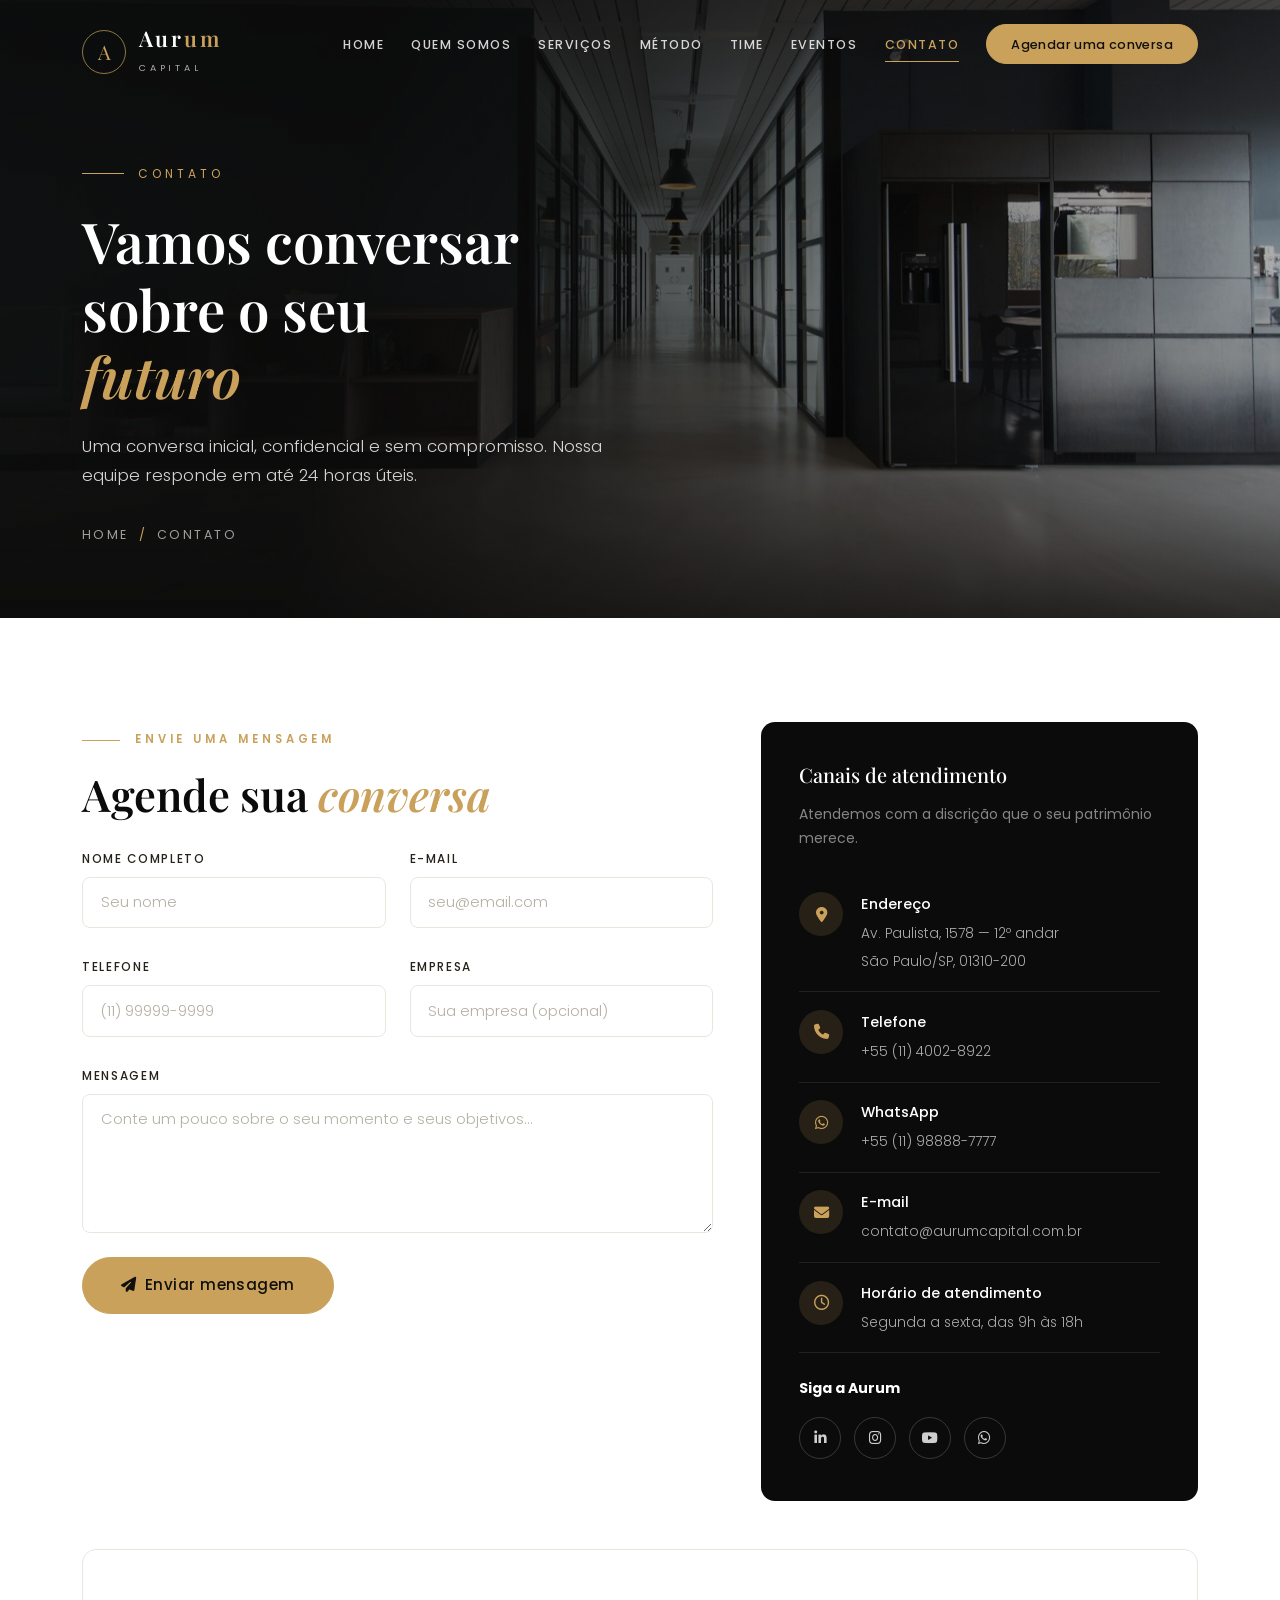
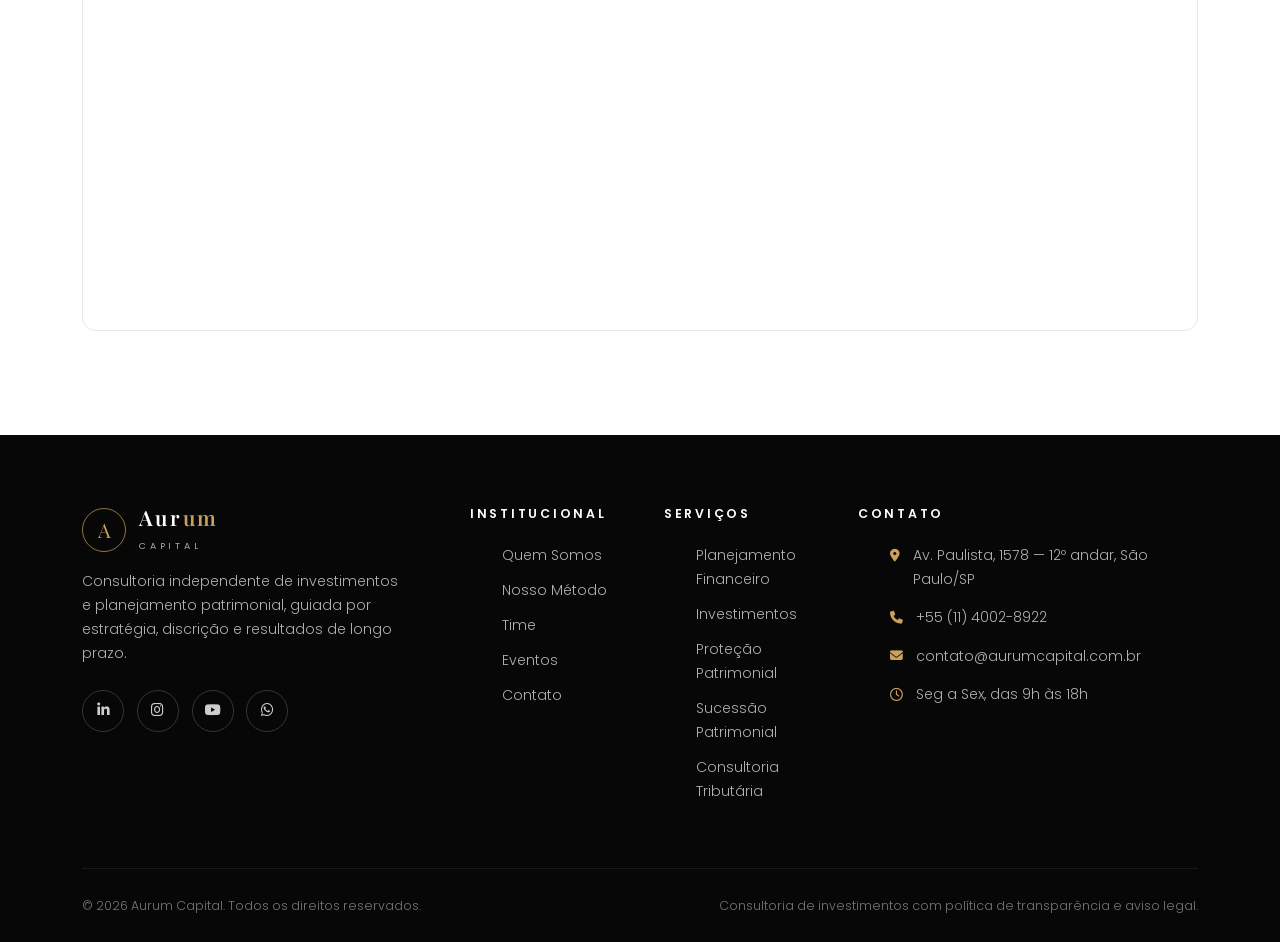
==== contato.html @ 08d48a5e "Add files via upload" ====
<!DOCTYPE html>
<html lang="pt-BR">
<head>
  <!-- ==================================================================
       AURUM CAPITAL — Contato
       ================================================================== -->
  <meta charset="UTF-8">
  <meta name="viewport" content="width=device-width, initial-scale=1.0">
  <title>Contato | Aurum Capital</title>
  <meta name="description" content="Agende uma conversa confidencial com nossos especialistas. Fale conosco por telefone, WhatsApp ou e-mail.">

  <link rel="icon" href="data:image/svg+xml,%3Csvg xmlns='http://www.w3.org/2000/svg' viewBox='0 0 100 100'%3E%3Ccircle cx='50' cy='50' r='48' fill='%230B0B0B'/%3E%3Ctext x='50' y='68' font-size='52' font-family='Georgia,serif' fill='%23C9A15B' text-anchor='middle'%3EA%3C/text%3E%3C/svg%3E">

  <!-- Google Fonts -->
  <link rel="preconnect" href="https://fonts.googleapis.com">
  <link rel="preconnect" href="https://fonts.gstatic.com" crossorigin>
  <link href="https://fonts.googleapis.com/css2?family=Playfair+Display:ital,wght@0,400;0,500;0,600;0,700;1,400;1,500&family=Poppins:wght@300;400;500;600&display=swap" rel="stylesheet">

  <!-- Bootstrap 5 -->
  <link href="https://cdn.jsdelivr.net/npm/bootstrap@5.3.3/dist/css/bootstrap.min.css" rel="stylesheet">

  <!-- Font Awesome -->
  <link rel="stylesheet" href="https://cdnjs.cloudflare.com/ajax/libs/font-awesome/6.5.2/css/all.min.css">

  <!-- AOS -->
  <link href="https://unpkg.com/aos@2.3.1/dist/aos.css" rel="stylesheet">

  <!-- Estilos do projeto -->
  <link href="css/style.css" rel="stylesheet">
</head>

<body data-page="contato">

  <!-- CABEÇALHO — injetado via js/script.js -->
  <header id="site-header" class="site-header"></header>

  <main>

    <!-- ============================================================
         HERO (página interna)
         ============================================================ -->
    <section class="hero hero-sub">
      <div class="hero-bg" style="background-image: url('img/hero-contato.jpg');" role="img" aria-label="Lobby corporativo elegante"></div>

      <div class="container">
        <span class="hero-eyebrow" data-aos="fade-up">Contato</span>
        <h1 class="hero-title" data-aos="fade-up" data-aos-delay="100">
          Vamos conversar sobre o seu <span class="accent">futuro</span>
        </h1>
        <p class="hero-subtitle" data-aos="fade-up" data-aos-delay="200">
          Uma conversa inicial, confidencial e sem compromisso. Nossa equipe responde em até 24 horas úteis.
        </p>
        <div class="hero-breadcrumb" data-aos="fade-up" data-aos-delay="300">
          <a href="index.html">Home</a><span class="sep">/</span><span>Contato</span>
        </div>
      </div>
    </section>

    <!-- ============================================================
         FORMULÁRIO + INFORMAÇÕES DE CONTATO
         ============================================================ -->
    <section class="section">
      <div class="container">
        <div class="row g-5">

          <!-- Formulário -->
          <div class="col-lg-7" data-aos="fade-right">
            <span class="section-label">Envie uma mensagem</span>
            <h2 class="section-title mb-4">Agende sua <span class="accent">conversa</span></h2>

            <!-- Mensagem de sucesso (aparece após o envio) -->
            <div class="alert alert-success form-feedback rounded-4" id="form-feedback" role="alert">
              <i class="fa-solid fa-circle-check me-2"></i>
              Mensagem enviada com sucesso! Nossa equipe entrará em contato em breve.
            </div>

            <form class="form-lux needs-validation" id="contact-form" novalidate>
              <div class="row g-4">
                <div class="col-md-6">
                  <label for="nome" class="form-label">Nome completo</label>
                  <input type="text" class="form-control" id="nome" placeholder="Seu nome" required>
                  <div class="invalid-feedback">Informe seu nome.</div>
                </div>
                <div class="col-md-6">
                  <label for="email" class="form-label">E-mail</label>
                  <input type="email" class="form-control" id="email" placeholder="seu@email.com" required>
                  <div class="invalid-feedback">Informe um e-mail válido.</div>
                </div>
                <div class="col-md-6">
                  <label for="telefone" class="form-label">Telefone</label>
                  <input type="tel" class="form-control" id="telefone" placeholder="(11) 99999-9999">
                </div>
                <div class="col-md-6">
                  <label for="empresa" class="form-label">Empresa</label>
                  <input type="text" class="form-control" id="empresa" placeholder="Sua empresa (opcional)">
                </div>
                <div class="col-12">
                  <label for="mensagem" class="form-label">Mensagem</label>
                  <textarea class="form-control" id="mensagem" rows="5" placeholder="Conte um pouco sobre o seu momento e seus objetivos..." required></textarea>
                  <div class="invalid-feedback">Escreva uma mensagem.</div>
                </div>
                <div class="col-12">
                  <button type="submit" class="btn btn-gold btn-lg-lux">
                    <i class="fa-solid fa-paper-plane me-2"></i>Enviar mensagem
                  </button>
                </div>
              </div>
            </form>
          </div>

          <!-- Informações de contato -->
          <div class="col-lg-5" data-aos="fade-left">
            <div class="contact-info-card">
              <h3 class="h5 mb-3" style="font-family: var(--font-display);">Canais de atendimento</h3>
              <p class="small text-white-50 mb-4">Atendemos com a discrição que o seu patrimônio merece.</p>

              <div class="contact-item">
                <i class="fa-solid fa-location-dot"></i>
                <div>
                  <strong>Endereço</strong>
                  <span>Av. Paulista, 1578 — 12º andar<br>São Paulo/SP, 01310-200</span>
                </div>
              </div>
              <div class="contact-item">
                <i class="fa-solid fa-phone"></i>
                <div>
                  <strong>Telefone</strong>
                  <span>+55 (11) 4002-8922</span>
                </div>
              </div>
              <div class="contact-item">
                <i class="fa-brands fa-whatsapp"></i>
                <div>
                  <strong>WhatsApp</strong>
                  <span>+55 (11) 98888-7777</span>
                </div>
              </div>
              <div class="contact-item">
                <i class="fa-solid fa-envelope"></i>
                <div>
                  <strong>E-mail</strong>
                  <span>contato@aurumcapital.com.br</span>
                </div>
              </div>
              <div class="contact-item">
                <i class="fa-regular fa-clock"></i>
                <div>
                  <strong>Horário de atendimento</strong>
                  <span>Segunda a sexta, das 9h às 18h</span>
                </div>
              </div>

              <!-- Redes sociais -->
              <div class="mt-4">
                <strong class="small d-block mb-3">Siga a Aurum</strong>
                <div class="social-row">
                  <a href="#" class="social-icon" aria-label="LinkedIn"><i class="fa-brands fa-linkedin-in"></i></a>
                  <a href="#" class="social-icon" aria-label="Instagram"><i class="fa-brands fa-instagram"></i></a>
                  <a href="#" class="social-icon" aria-label="YouTube"><i class="fa-brands fa-youtube"></i></a>
                  <a href="#" class="social-icon" aria-label="WhatsApp"><i class="fa-brands fa-whatsapp"></i></a>
                </div>
              </div>
            </div>
          </div>
        </div>

        <!-- Mapa -->
        <div class="map-embed mt-5" data-aos="fade-up">
          <iframe
            src="https://www.google.com/maps?q=Av.%20Paulista%2C%201578%2C%20S%C3%A3o%20Paulo&output=embed"
            loading="lazy"
            referrerpolicy="no-referrer-when-downgrade"
            title="Localização da Aurum Capital — Av. Paulista, 1578, São Paulo"
            allowfullscreen>
          </iframe>
        </div>
      </div>
    </section>

  </main>

  <!-- RODAPÉ — injetado via js/script.js -->
  <footer id="site-footer" class="site-footer"></footer>

  <!-- Botão voltar ao topo -->
  <button class="back-to-top" id="back-to-top" aria-label="Voltar ao topo">
    <i class="fa-solid fa-chevron-up"></i>
  </button>

  <!-- SCRIPTS -->
  <script src="https://cdn.jsdelivr.net/npm/bootstrap@5.3.3/dist/js/bootstrap.bundle.min.js"></script>
  <script src="https://unpkg.com/aos@2.3.1/dist/aos.js"></script>
  <script src="js/script.js"></script>
</body>
</html>
---- css/style.css ----
/* ==========================================================================
   AURUM CAPITAL — Folha de Estilos Principal
   --------------------------------------------------------------------------
   Índice:
   01. Variáveis / Design Tokens
   02. Reset & Base
   03. Tipografia & Utilidades
   04. Botões
   05. Cabeçalho / Navegação (Navbar)
   06. Menu Mobile
   07. Hero
   08. Seções & Cabeçalhos de seção
   09. Cards (genéricos, serviços, diferenciais)
   10. Timeline (horizontal)
   11. Metodologia (timeline vertical)
   12. Equipe
   13. Depoimentos (slider)
   14. Contadores
   15. Blog / Conteúdos
   16. Formulários & Contato
   17. Banner CTA
   18. Rodapé
   19. Botão voltar ao topo
   20. Animações & Keyframes
   21. Responsividade
   ========================================================================== */

/* ==========================================================================
   01. VARIÁVEIS — Design Tokens
   ========================================================================== */
:root {
  /* Paleta oficial */
  --c-dark:        #0B0B0B;   /* Preto institucional */
  --c-dark-2:      #161616;   /* Preto elevado (cards em fundo escuro) */
  --c-gold:        #C9A15B;   /* Dourado principal */
  --c-gold-dark:   #A88342;   /* Dourado em hover */
  --c-gold-soft:   rgba(201, 161, 91, 0.12); /* Fio de ouro translúcido */
  --c-white:       #FFFFFF;
  --c-gray-light:  #F6F5F1;   /* Fundo claro elegante */
  --c-gray-mid:    #E9E6DE;   /* Bordas discretas */
  --c-gray:        #6E6B63;   /* Texto secundário */
  --c-text:        #26221B;   /* Texto principal */

  /* Tipografia */
  --font-display: 'Playfair Display', 'Georgia', serif;
  --font-body:    'Poppins', 'Helvetica Neue', Arial, sans-serif;

  /* Geometria */
  --radius-sm: 8px;
  --radius-md: 14px;
  --radius-lg: 22px;
  --radius-full: 999px;

  /* Sombras suaves */
  --shadow-soft: 0 22px 50px rgba(11, 11, 11, 0.09);
  --shadow-card: 0 10px 30px rgba(11, 11, 11, 0.06);

  /* Transições padrão (elegantes e leves) */
  --transition: all 0.35s cubic-bezier(0.25, 0.46, 0.45, 0.94);

  /* Dimensões do header */
  --header-h: 92px;
  --header-h-scrolled: 66px;
}

/* ==========================================================================
   02. RESET & BASE
   ========================================================================== */
*,
*::before,
*::after { box-sizing: border-box; margin: 0; padding: 0; }

html {
  scroll-behavior: smooth;
  scroll-padding-top: var(--header-h); /* compensa a navbar fixa */
}

body {
  font-family: var(--font-body);
  font-size: 1rem;
  line-height: 1.7;
  color: var(--c-text);
  background: var(--c-white);
  -webkit-font-smoothing: antialiased;
  overflow-x: hidden;
}

img { max-width: 100%; display: block; }

a { text-decoration: none; color: inherit; transition: var(--transition); }

ul { list-style: none; }

::selection { background: var(--c-gold); color: var(--c-dark); }

/* Barra de rolagem discreta e sofisticada */
::-webkit-scrollbar { width: 10px; }
::-webkit-scrollbar-track { background: #f1efe9; }
::-webkit-scrollbar-thumb { background: #cfc8b8; border-radius: 10px; }
::-webkit-scrollbar-thumb:hover { background: var(--c-gold); }

/* ==========================================================================
   03. TIPOGRAFIA & UTILIDADES
   ========================================================================== */
h1, h2, h3, h4, h5, h6 {
  font-family: var(--font-display);
  font-weight: 600;
  color: var(--c-dark);
  line-height: 1.2;
}

/* Rótulo de seção — pequeno, espaçado e dourado */
.section-label {
  display: inline-flex;
  align-items: center;
  gap: 0.9rem;
  font-size: 0.72rem;
  font-weight: 600;
  letter-spacing: 0.34em;
  text-transform: uppercase;
  color: var(--c-gold);
  margin-bottom: 1.1rem;
}
.section-label::before {
  content: "";
  width: 2.4rem;
  height: 1px;
  background: var(--c-gold);
  flex-shrink: 0;
}
.section-label.is-centered { justify-content: center; }
.section-label.is-centered::after {
  content: "";
  width: 2.4rem;
  height: 1px;
  background: var(--c-gold);
  flex-shrink: 0;
}

/* Títulos de seção */
.section-title {
  font-size: clamp(1.9rem, 3.4vw, 2.9rem);
  margin-bottom: 1.1rem;
}
.section-title .accent { color: var(--c-gold); font-style: italic; }
.section-subtitle {
  color: var(--c-gray);
  max-width: 640px;
  font-weight: 300;
}

/* Textos sobre fundo escuro */
.on-dark { color: var(--c-white); }
.on-dark .section-title { color: var(--c-white); }
.on-dark .section-subtitle { color: rgba(255, 255, 255, 0.72); }

/* Cores utilitárias */
.text-gold { color: var(--c-gold) !important; }
.bg-dark-lux { background: var(--c-dark) !important; }
.bg-gray-lux { background: var(--c-gray-light) !important; }

/* Espaçamento padrão de seção */
.section { padding: 6.5rem 0; }
.section-sm { padding: 3.5rem 0; }

/* Divisor dourado */
.gold-rule {
  width: 64px; height: 2px;
  background: linear-gradient(90deg, var(--c-gold), transparent);
  margin: 1.4rem 0;
}

/* ==========================================================================
   04. BOTÕES
   ========================================================================== */
.btn {
  --bs-btn-border-radius: var(--radius-full);
  font-weight: 500;
  font-size: 0.88rem;
  letter-spacing: 0.03em;
  padding: 0.82rem 1.9rem;
  transition: var(--transition);
  border: 1px solid transparent;
}
.btn:focus { box-shadow: none; }

/* Dourado — ação principal */
.btn-gold {
  background: var(--c-gold);
  border-color: var(--c-gold);
  color: #11100C;
}
.btn-gold:hover,
.btn-gold:focus {
  background: var(--c-gold-dark);
  border-color: var(--c-gold-dark);
  color: #11100C;
  transform: translateY(-2px);
  box-shadow: 0 14px 28px rgba(201, 161, 91, 0.32);
}

/* Contorno claro — usado sobre heróis escuros */
.btn-outline-light-lux {
  background: transparent;
  border-color: rgba(255, 255, 255, 0.55);
  color: var(--c-white);
}
.btn-outline-light-lux:hover {
  background: var(--c-white);
  border-color: var(--c-white);
  color: var(--c-dark);
  transform: translateY(-2px);
}

/* Contorno dourado */
.btn-outline-gold {
  background: transparent;
  border-color: var(--c-gold);
  color: var(--c-gold);
}
.btn-outline-gold:hover {
  background: var(--c-gold);
  color: #11100C;
  transform: translateY(-2px);
  box-shadow: 0 12px 26px rgba(201, 161, 91, 0.3);
}

/* Tamanho de destaque */
.btn-lg-lux { padding: 1rem 2.4rem; font-size: 0.95rem; }

/* Link "leia mais" com seta */
.read-more {
  display: inline-flex;
  align-items: center;
  gap: 0.55rem;
  font-size: 0.85rem;
  font-weight: 500;
  color: var(--c-gold);
  letter-spacing: 0.05em;
}
.read-more i { font-size: 0.75rem; transition: transform var(--transition); }
.read-more:hover { color: var(--c-gold-dark); }
.read-more:hover i { transform: translateX(5px); }

/* ==========================================================================
   05. CABEÇALHO / NAVEGAÇÃO
   ========================================================================== */
.site-header {
  position: fixed;
  top: 0; left: 0;
  width: 100%;
  z-index: 1030;
  padding: 1.5rem 0;
  transition: padding var(--transition), background var(--transition), box-shadow var(--transition);
}

/* Estado ao rolar — reduz e ganha blur */
.site-header.scrolled {
  padding: 0.7rem 0;
  background: rgba(11, 11, 11, 0.9);
  backdrop-filter: blur(14px);
  -webkit-backdrop-filter: blur(14px);
  border-bottom: 1px solid rgba(201, 161, 91, 0.22);
  box-shadow: 0 10px 30px rgba(0, 0, 0, 0.18);
}

.header-inner {
  display: flex;
  align-items: center;
  justify-content: space-between;
  gap: 2rem;
}

/* Logo */
.brand { display: flex; align-items: center; gap: 0.8rem; }
.brand-mark {
  width: 44px; height: 44px;
  display: grid; place-items: center;
  border: 1px solid rgba(201, 161, 91, 0.7);
  border-radius: 50%;
  font-family: var(--font-display);
  font-size: 1.25rem;
  color: var(--c-gold);
}
.brand-name {
  font-family: var(--font-display);
  font-size: 1.35rem;
  font-weight: 600;
  color: var(--c-white);
  letter-spacing: 0.14em;
  line-height: 1;
}
.brand-name em { color: var(--c-gold); font-style: normal; }
.brand-sub {
  display: block;
  font-family: var(--font-body);
  font-size: 0.58rem;
  font-weight: 400;
  letter-spacing: 0.42em;
  text-transform: uppercase;
  color: rgba(255, 255, 255, 0.65);
  margin-top: 0.28rem;
}

/* Menu principal (desktop) */
.main-nav { margin-left: auto; }
.nav-list { display: flex; align-items: center; gap: 1.7rem; }
.nav-link {
  position: relative;
  font-size: 0.78rem;
  font-weight: 500;
  letter-spacing: 0.12em;
  text-transform: uppercase;
  color: rgba(255, 255, 255, 0.82);
  padding: 0.35rem 0;
}
/* Sublinhado dourado animado */
.nav-link::after {
  content: "";
  position: absolute;
  left: 0; bottom: -2px;
  width: 100%; height: 1px;
  background: var(--c-gold);
  transform: scaleX(0);
  transform-origin: left;
  transition: transform 0.3s ease;
}
.nav-link:hover { color: var(--c-white); }
.nav-link:hover::after,
.nav-link.is-active::after { transform: scaleX(1); }
.nav-link.is-active { color: var(--c-gold); }

/* Botão CTA dentro do menu */
.nav-cta .btn { padding: 0.6rem 1.5rem; font-size: 0.8rem; }

/* ==========================================================================
   06. MENU MOBILE
   ========================================================================== */
.nav-toggle {
  display: none;
  width: 44px; height: 44px;
  background: transparent;
  border: 1px solid rgba(255, 255, 255, 0.25);
  border-radius: 50%;
  cursor: pointer;
  flex-direction: column;
  align-items: center;
  justify-content: center;
  gap: 5px;
  z-index: 1052;
}
.nav-toggle span {
  display: block;
  width: 18px; height: 1.5px;
  background: var(--c-white);
  transition: var(--transition);
}
.nav-toggle.is-open span:nth-child(1) { transform: translateY(6.5px) rotate(45deg); }
.nav-toggle.is-open span:nth-child(2) { opacity: 0; }
.nav-toggle.is-open span:nth-child(3) { transform: translateY(-6.5px) rotate(-45deg); }

/* Painel full-screen */
.nav-backdrop {
  position: fixed;
  inset: 0;
  background: rgba(11, 11, 11, 0.6);
  backdrop-filter: blur(4px);
  opacity: 0;
  visibility: hidden;
  transition: var(--transition);
  z-index: 1049;
}
.nav-backdrop.is-visible { opacity: 1; visibility: visible; }

/* ==========================================================================
   07. HERO
   ========================================================================== */
.hero {
  position: relative;
  min-height: 100vh;
  display: flex;
  align-items: center;
  color: var(--c-white);
  overflow: hidden;
  padding: calc(var(--header-h) + 3rem) 0 4rem;
}

/* Imagem de fundo + overlay preto */
.hero-bg {
  position: absolute;
  inset: 0;
  background-size: cover;
  background-position: center;
  z-index: -2;
  transform: scale(1.02);
  animation: heroZoom 18s ease-out forwards;
}
.hero::before {
  content: "";
  position: absolute;
  inset: 0;
  background:
    linear-gradient(100deg, rgba(11, 11, 11, 0.94) 28%, rgba(11, 11, 11, 0.55) 62%, rgba(11, 11, 11, 0.3) 100%);
  z-index: -1;
}
.hero::after {
  content: "";
  position: absolute;
  inset: 0;
  background: linear-gradient(180deg, rgba(11, 11, 11, 0.45) 0%, transparent 30%, transparent 70%, rgba(11, 11, 11, 0.7) 100%);
  z-index: -1;
}

.hero-eyebrow {
  display: inline-flex;
  align-items: center;
  gap: 0.9rem;
  font-size: 0.75rem;
  letter-spacing: 0.34em;
  text-transform: uppercase;
  color: var(--c-gold);
  margin-bottom: 1.4rem;
}
.hero-eyebrow::before { content: ""; width: 2.6rem; height: 1px; background: var(--c-gold); }

.hero-title {
  font-size: clamp(2.5rem, 5.4vw, 4.4rem);
  color: var(--c-white);
  margin-bottom: 1.4rem;
  max-width: 13ch;
}
.hero-title .accent { color: var(--c-gold); font-style: italic; }

.hero-subtitle {
  font-size: 1.05rem;
  color: rgba(255, 255, 255, 0.82);
  font-weight: 300;
  max-width: 520px;
  margin-bottom: 2.2rem;
}
.hero-actions { display: flex; flex-wrap: wrap; gap: 1rem; }

/* --- Hero de páginas internas (menor) --- */
.hero-sub {
  min-height: 62vh;
  padding: calc(var(--header-h) + 4rem) 0 4.5rem;
}
.hero-sub .hero-title { font-size: clamp(2.2rem, 4.4vw, 3.6rem); }
.hero-breadcrumb {
  font-size: 0.78rem;
  letter-spacing: 0.2em;
  text-transform: uppercase;
  color: rgba(255, 255, 255, 0.6);
  margin-top: 1.2rem;
}
.hero-breadcrumb a:hover { color: var(--c-gold); }
.hero-breadcrumb .sep { margin: 0 0.6rem; color: var(--c-gold); }

/* --- Cards flutuantes do hero (Home) --- */
.hero-cards {
  position: relative;
  height: 520px;
  z-index: 2;
}
.floating-card {
  position: absolute;
  display: flex;
  align-items: flex-start;
  gap: 1rem;
  max-width: 340px;
  padding: 1.4rem 1.6rem;
  background: rgba(255, 255, 255, 0.07);
  border: 1px solid rgba(255, 255, 255, 0.16);
  border-radius: var(--radius-md);
  backdrop-filter: blur(16px);
  -webkit-backdrop-filter: blur(16px);
  box-shadow: 0 24px 50px rgba(0, 0, 0, 0.35);
  animation: floatY 7s ease-in-out infinite;
}
.floating-card .fc-icon {
  flex-shrink: 0;
  width: 46px; height: 46px;
  display: grid; place-items: center;
  border-radius: 50%;
  background: var(--c-gold);
  color: #11100C;
  font-size: 1.05rem;
}
.floating-card .fc-value {
  font-family: var(--font-display);
  font-size: 1.35rem;
  color: var(--c-white);
  line-height: 1.2;
}
.floating-card .fc-label {
  font-size: 0.78rem;
  letter-spacing: 0.06em;
  color: rgba(255, 255, 255, 0.72);
  margin-top: 0.2rem;
}
.floating-card.fc-1 { top: 4%;   right: 4%; animation-delay: 0s; }
.floating-card.fc-2 { top: 40%;  left: 0;  animation-delay: 1.6s; }
.floating-card.fc-3 { bottom: 2%; right: 12%; animation-delay: 3.2s; }

/* ==========================================================================
   08. SEÇÕES & CABEÇALHOS
   ========================================================================== */
.section-head {
  text-align: center;
  max-width: 720px;
  margin: 0 auto 3.6rem;
}
.section-head .section-label { justify-content: center; }

/* ==========================================================================
   09. CARDS
   ========================================================================== */
.lux-card {
  height: 100%;
  background: var(--c-white);
  border: 1px solid var(--c-gray-mid);
  border-radius: var(--radius-md);
  padding: 2.4rem 2rem;
  transition: var(--transition);
}
.lux-card:hover {
  transform: translateY(-8px);
  box-shadow: var(--shadow-soft);
  border-color: rgba(201, 161, 91, 0.45);
}
.card-icon {
  width: 58px; height: 58px;
  display: grid; place-items: center;
  border-radius: var(--radius-sm);
  background: var(--c-gold-soft);
  color: var(--c-gold);
  font-size: 1.4rem;
  margin-bottom: 1.5rem;
  transition: var(--transition);
}
.lux-card:hover .card-icon {
  background: var(--c-gold);
  color: #11100C;
}
.card-title {
  font-size: 1.22rem;
  margin-bottom: 0.8rem;
}
.card-text {
  color: var(--c-gray);
  font-size: 0.93rem;
  font-weight: 300;
  margin-bottom: 0;
}
.lux-card .read-more { margin-top: 1.2rem; }

/* Card escuro (usado em seções dark) */
.lux-card--dark {
  background: var(--c-dark-2);
  border-color: rgba(255, 255, 255, 0.08);
}
.lux-card--dark .card-title { color: var(--c-white); }
.lux-card--dark .card-text { color: rgba(255, 255, 255, 0.66); }
.lux-card--dark:hover { border-color: rgba(201, 161, 91, 0.5); }

/* ==========================================================================
   10. TIMELINE HORIZONTAL (Home — Como funciona)
   ========================================================================== */
.steps-timeline { position: relative; }
.steps-line {
  position: absolute;
  top: 30px; left: 8%; right: 8%;
  height: 1px;
  background: linear-gradient(90deg, transparent, rgba(201, 161, 91, 0.5) 20%, rgba(201, 161, 91, 0.5) 80%, transparent);
}
.step-item { position: relative; text-align: center; padding: 0 0.8rem; }
.step-dot {
  position: relative;
  z-index: 2;
  width: 60px; height: 60px;
  margin: 0 auto 1.4rem;
  display: grid; place-items: center;
  border-radius: 50%;
  background: var(--c-white);
  border: 1px solid rgba(201, 161, 91, 0.55);
  font-family: var(--font-display);
  font-size: 1.15rem;
  color: var(--c-gold);
  transition: var(--transition);
}
.step-item:hover .step-dot {
  background: var(--c-gold);
  color: #11100C;
  transform: translateY(-4px);
  box-shadow: 0 12px 24px rgba(201, 161, 91, 0.35);
}
.step-title { font-size: 1.08rem; margin-bottom: 0.4rem; }
.step-text { font-size: 0.85rem; color: var(--c-gray); font-weight: 300; margin-bottom: 0; }

/* ==========================================================================
   11. METODOLOGIA — Timeline vertical (página Método)
   ========================================================================== */
.method-item {
  position: relative;
  display: flex;
  gap: 2.4rem;
  padding-bottom: 3.6rem;
}
.method-item:last-child { padding-bottom: 0; }
/* Linha vertical central */
.method-item::before {
  content: "";
  position: absolute;
  top: 0; bottom: 0;
  left: 51px;
  width: 1px;
  background: linear-gradient(180deg, var(--c-gold), rgba(201, 161, 91, 0.15));
}
.method-item:last-child::before { display: none; }

.method-num {
  flex-shrink: 0;
  width: 104px; height: 104px;
  display: grid; place-items: center;
  background: var(--c-dark);
  border: 1px solid rgba(201, 161, 91, 0.5);
  border-radius: 50%;
  font-family: var(--font-display);
  font-size: 2rem;
  color: var(--c-gold);
  position: relative;
  z-index: 2;
  box-shadow: 0 0 0 8px var(--c-white), 0 14px 30px rgba(11, 11, 11, 0.12);
}
.method-body {
  flex: 1;
  background: var(--c-white);
  border: 1px solid var(--c-gray-mid);
  border-radius: var(--radius-md);
  padding: 2.2rem 2.4rem;
  transition: var(--transition);
}
.method-body:hover { box-shadow: var(--shadow-soft); transform: translateX(6px); }
.method-head { display: flex; align-items: center; gap: 1rem; margin-bottom: 0.8rem; }
.method-icon {
  width: 46px; height: 46px;
  display: grid; place-items: center;
  background: var(--c-gold-soft);
  color: var(--c-gold);
  border-radius: var(--radius-sm);
  font-size: 1.1rem;
}
.method-title { font-size: 1.4rem; margin-bottom: 0; }

/* Checklist da etapa */
.method-checklist { margin-top: 1.2rem; columns: 2; column-gap: 1.6rem; }
.method-checklist li {
  display: flex;
  align-items: flex-start;
  gap: 0.6rem;
  font-size: 0.88rem;
  color: var(--c-gray);
  margin-bottom: 0.55rem;
  break-inside: avoid;
}
.method-checklist li i { color: var(--c-gold); font-size: 0.7rem; margin-top: 0.3rem; }

/* ==========================================================================
   12. EQUIPE
   ========================================================================== */
.team-card {
  height: 100%;
  background: var(--c-white);
  border: 1px solid var(--c-gray-mid);
  border-radius: var(--radius-md);
  overflow: hidden;
  transition: var(--transition);
}
.team-card:hover { transform: translateY(-8px); box-shadow: var(--shadow-soft); }
.team-photo {
  position: relative;
  aspect-ratio: 4 / 4.6;
  overflow: hidden;
  background: var(--c-gray-mid);
}
.team-photo img {
  width: 100%; height: 100%;
  object-fit: cover;
  transition: transform 0.7s ease;
}
.team-card:hover .team-photo img { transform: scale(1.06); }
/* Overlay com LinkedIn ao passar o mouse */
.team-overlay {
  position: absolute;
  inset: 0;
  display: grid; place-items: center;
  background: linear-gradient(180deg, rgba(11, 11, 11, 0.1), rgba(11, 11, 11, 0.78));
  opacity: 0;
  transition: var(--transition);
}
.team-card:hover .team-overlay { opacity: 1; }
.team-social {
  width: 46px; height: 46px;
  display: grid; place-items: center;
  border-radius: 50%;
  background: var(--c-gold);
  color: #11100C;
  font-size: 1.05rem;
  transform: translateY(14px);
  transition: var(--transition);
}
.team-card:hover .team-social { transform: translateY(0); }
.team-social:hover { background: var(--c-white); }

.team-info { padding: 1.5rem 1.6rem 1.7rem; text-align: center; }
.team-name { font-size: 1.18rem; margin-bottom: 0.25rem; }
.team-role {
  font-size: 0.72rem;
  letter-spacing: 0.22em;
  text-transform: uppercase;
  color: var(--c-gold);
  font-weight: 500;
}
.team-bio {
  font-size: 0.86rem;
  color: var(--c-gray);
  font-weight: 300;
  margin: 0.9rem auto 0;
  max-width: 300px;
}

/* ==========================================================================
   13. DEPOIMENTOS — Slider
   ========================================================================== */
.testimonial-slider {
  position: relative;
  overflow: hidden;
  max-width: 860px;
  margin: 0 auto;
}
.testimonial-track {
  display: flex;
  transition: transform 0.65s cubic-bezier(0.25, 0.46, 0.45, 0.94);
}
.testimonial-slide { flex: 0 0 100%; padding: 0 0.75rem; }

.testimonial-card {
  background: var(--c-white);
  border: 1px solid var(--c-gray-mid);
  border-radius: var(--radius-md);
  padding: 3rem 2.8rem;
  text-align: center;
  box-shadow: var(--shadow-card);
}
.testimonial-quote {
  font-family: var(--font-display);
  font-size: 4.6rem;
  line-height: 1;
  color: var(--c-gold);
  height: 1.6rem;
}
.testimonial-text {
  font-family: var(--font-display);
  font-size: 1.25rem;
  line-height: 1.7;
  color: var(--c-text);
  margin: 1rem auto 1.8rem;
  max-width: 640px;
}
.testimonial-person { display: flex; flex-direction: column; align-items: center; gap: 0.35rem; }
.testimonial-avatar {
  width: 62px; height: 62px;
  border-radius: 50%;
  object-fit: cover;
  border: 2px solid var(--c-gold);
  margin-bottom: 0.5rem;
}
.testimonial-name { font-size: 1rem; margin-bottom: 0; }
.testimonial-role {
  font-size: 0.75rem;
  letter-spacing: 0.12em;
  text-transform: uppercase;
  color: var(--c-gray);
}

/* Controles do slider */
.slider-controls {
  display: flex;
  align-items: center;
  justify-content: center;
  gap: 1.4rem;
  margin-top: 2.4rem;
}
.slider-btn {
  width: 48px; height: 48px;
  border-radius: 50%;
  border: 1px solid var(--c-gray-mid);
  background: var(--c-white);
  color: var(--c-text);
  display: grid; place-items: center;
  cursor: pointer;
  transition: var(--transition);
}
.slider-btn:hover { background: var(--c-gold); border-color: var(--c-gold); color: #11100C; }
.slider-dots { display: flex; gap: 0.6rem; }
.slider-dot {
  width: 8px; height: 8px;
  border-radius: 50%;
  background: var(--c-gray-mid);
  border: none;
  cursor: pointer;
  transition: var(--transition);
}
.slider-dot.is-active { background: var(--c-gold); transform: scale(1.3); }

/* ==========================================================================
   14. CONTADORES
   ========================================================================== */
.counter-item { text-align: center; }
.counter-number {
  font-family: var(--font-display);
  font-size: clamp(2.4rem, 4vw, 3.4rem);
  color: var(--c-gold);
  line-height: 1.1;
}
.counter-label {
  margin-top: 0.5rem;
  font-size: 0.82rem;
  letter-spacing: 0.14em;
  text-transform: uppercase;
  color: var(--c-gray);
  font-weight: 400;
}
.counter-item.on-dark .counter-label { color: rgba(255, 255, 255, 0.65); }
.counter-divider { width: 1px; background: var(--c-gray-mid); }

/* ==========================================================================
   15. BLOG / CONTEÚDOS
   ========================================================================== */
.post-card {
  height: 100%;
  background: var(--c-white);
  border: 1px solid var(--c-gray-mid);
  border-radius: var(--radius-md);
  overflow: hidden;
  display: flex;
  flex-direction: column;
  transition: var(--transition);
}
.post-card:hover { transform: translateY(-8px); box-shadow: var(--shadow-soft); }
.post-media {
  position: relative;
  aspect-ratio: 16 / 10;
  overflow: hidden;
}
.post-media img {
  width: 100%; height: 100%;
  object-fit: cover;
  transition: transform 0.7s ease;
}
.post-card:hover .post-media img { transform: scale(1.06); }
.post-cat {
  position: absolute;
  top: 1rem; left: 1rem;
  z-index: 2;
  font-size: 0.66rem;
  letter-spacing: 0.16em;
  text-transform: uppercase;
  font-weight: 500;
  background: var(--c-gold);
  color: #11100C;
  padding: 0.35rem 0.9rem;
  border-radius: var(--radius-full);
}
.post-body { padding: 1.7rem 1.8rem 2rem; display: flex; flex-direction: column; flex: 1; }
.post-title { font-size: 1.2rem; margin-bottom: 0.7rem; line-height: 1.35; }
.post-title a:hover { color: var(--c-gold-dark); }
.post-excerpt {
  font-size: 0.88rem;
  color: var(--c-gray);
  font-weight: 300;
  margin-bottom: 1.3rem;
  flex: 1;
}
.post-meta {
  display: flex;
  align-items: center;
  gap: 0.5rem;
  font-size: 0.76rem;
  letter-spacing: 0.08em;
  text-transform: uppercase;
  color: var(--c-gray);
}
.post-meta i { color: var(--c-gold); font-size: 0.7rem; }
.post-meta .sep { opacity: 0.5; }

/* Selo de data nos cards de evento */
.event-date {
  position: absolute;
  bottom: 1rem; left: 1rem;
  z-index: 2;
  background: rgba(11, 11, 11, 0.88);
  border: 1px solid rgba(201, 161, 91, 0.45);
  border-radius: var(--radius-sm);
  color: var(--c-white);
  text-align: center;
  padding: 0.45rem 0.9rem;
  line-height: 1.15;
}
.event-date .day {
  display: block;
  font-family: var(--font-display);
  font-size: 1.35rem;
  color: var(--c-gold);
}
.event-date .month {
  font-size: 0.62rem;
  letter-spacing: 0.18em;
  text-transform: uppercase;
  color: rgba(255, 255, 255, 0.75);
}

/* Bloco de data do evento em destaque */
.featured-date {
  display: inline-flex;
  flex-direction: column;
  align-items: center;
  justify-content: center;
  min-width: 92px;
  padding: 0.9rem 1.2rem;
  background: var(--c-gold);
  color: #11100C;
  border-radius: var(--radius-md);
  line-height: 1.1;
}
.featured-date .day { font-family: var(--font-display); font-size: 2rem; }
.featured-date .month {
  font-size: 0.66rem;
  letter-spacing: 0.16em;
  text-transform: uppercase;
  font-weight: 600;
}

/* Filtros do blog */
.blog-filter {
  display: flex;
  flex-wrap: wrap;
  justify-content: center;
  gap: 0.7rem;
  margin-bottom: 1.2rem;
}
.filter-btn {
  font-size: 0.78rem;
  letter-spacing: 0.1em;
  text-transform: uppercase;
  padding: 0.55rem 1.4rem;
  border-radius: var(--radius-full);
  border: 1px solid var(--c-gray-mid);
  background: var(--c-white);
  color: var(--c-gray);
  cursor: pointer;
  transition: var(--transition);
}
.filter-btn:hover { border-color: var(--c-gold); color: var(--c-gold); }
.filter-btn.is-active { background: var(--c-dark); border-color: var(--c-dark); color: var(--c-white); }

/* Barra de pesquisa do blog */
.blog-search {
  position: relative;
  max-width: 420px;
  margin: 0 auto 3rem;
}
.blog-search input {
  width: 100%;
  padding: 0.9rem 3rem 0.9rem 1.4rem;
  border: 1px solid var(--c-gray-mid);
  border-radius: var(--radius-full);
  background: var(--c-white);
  font-family: var(--font-body);
  transition: var(--transition);
}
.blog-search input:focus { outline: none; border-color: var(--c-gold); box-shadow: 0 0 0 0.2rem rgba(201, 161, 91, 0.15); }
.blog-search i {
  position: absolute;
  top: 50%; right: 1.4rem;
  transform: translateY(-50%);
  color: var(--c-gray);
  pointer-events: none;
}

/* ==========================================================================
   16. FORMULÁRIOS & CONTATO
   ========================================================================== */
.form-lux .form-label {
  font-size: 0.74rem;
  letter-spacing: 0.14em;
  text-transform: uppercase;
  color: var(--c-text);
  font-weight: 500;
  margin-bottom: 0.5rem;
}
.form-lux .form-control {
  border: 1px solid var(--c-gray-mid);
  border-radius: var(--radius-sm);
  padding: 0.85rem 1.1rem;
  font-size: 0.92rem;
  background: var(--c-white);
  color: var(--c-text);
  transition: var(--transition);
}
.form-lux .form-control::placeholder { color: #b5b0a4; font-weight: 300; }
.form-lux .form-control:focus {
  border-color: var(--c-gold);
  box-shadow: 0 0 0 0.22rem rgba(201, 161, 91, 0.16);
}

/* Cartão de informação de contato */
.contact-info-card {
  background: var(--c-dark);
  color: var(--c-white);
  border-radius: var(--radius-md);
  padding: 2.6rem 2.4rem;
  height: 100%;
}
.contact-item {
  display: flex;
  align-items: flex-start;
  gap: 1.1rem;
  padding: 1.1rem 0;
  border-bottom: 1px solid rgba(255, 255, 255, 0.09);
}
.contact-item:last-child { border-bottom: none; }
.contact-item i {
  flex-shrink: 0;
  width: 44px; height: 44px;
  display: grid; place-items: center;
  border-radius: 50%;
  background: rgba(201, 161, 91, 0.14);
  color: var(--c-gold);
  font-size: 0.95rem;
}
.contact-item strong { font-size: 0.9rem; font-weight: 500; display: block; margin-bottom: 0.15rem; }
.contact-item span { font-size: 0.86rem; color: rgba(255, 255, 255, 0.66); font-weight: 300; }

/* Mapa */
.map-embed {
  border-radius: var(--radius-md);
  overflow: hidden;
  border: 1px solid var(--c-gray-mid);
  line-height: 0;
}
.map-embed iframe { width: 100%; height: 100%; min-height: 380px; border: 0; }

/* Ícones de redes sociais */
.social-row { display: flex; gap: 0.8rem; }
.social-icon {
  width: 42px; height: 42px;
  display: grid; place-items: center;
  border-radius: 50%;
  border: 1px solid rgba(255, 255, 255, 0.18);
  color: rgba(255, 255, 255, 0.8);
  font-size: 0.9rem;
  transition: var(--transition);
}
.social-icon:hover { background: var(--c-gold); border-color: var(--c-gold); color: #11100C; transform: translateY(-3px); }

/* Alerta de sucesso do formulário */
.form-feedback { display: none; }
.form-feedback.is-visible { display: block; }

/* ==========================================================================
   17. BANNER CTA (componente reutilizável)
   ========================================================================== */
.cta-banner {
  position: relative;
  background: var(--c-dark);
  color: var(--c-white);
  overflow: hidden;
  padding: 6rem 0;
}
.cta-banner::before {
  content: "";
  position: absolute;
  width: 520px; height: 520px;
  border-radius: 50%;
  background: radial-gradient(circle, rgba(201, 161, 91, 0.22), transparent 65%);
  top: -180px; right: -120px;
  pointer-events: none;
}
.cta-banner::after {
  content: "";
  position: absolute;
  width: 380px; height: 380px;
  border-radius: 50%;
  border: 1px solid rgba(201, 161, 91, 0.2);
  bottom: -160px; left: -120px;
  pointer-events: none;
}
.cta-title {
  font-size: clamp(1.9rem, 3.4vw, 2.8rem);
  color: var(--c-white);
  margin-bottom: 1rem;
}
.cta-title .accent { color: var(--c-gold); font-style: italic; }
.cta-text { color: rgba(255, 255, 255, 0.7); font-weight: 300; max-width: 560px; margin: 0 auto; }
.cta-banner .btn-gold { box-shadow: 0 14px 30px rgba(201, 161, 91, 0.25); }

/* ==========================================================================
   18. RODAPÉ
   ========================================================================== */
.site-footer {
  background: #070707;
  color: rgba(255, 255, 255, 0.68);
  font-size: 0.88rem;
  font-weight: 300;
}
.footer-top { padding: 4.5rem 0 3rem; border-bottom: 1px solid rgba(255, 255, 255, 0.08); }
.footer-about { max-width: 320px; font-weight: 300; }
.footer-brand .brand-name { font-size: 1.3rem; }
.footer-title {
  font-family: var(--font-body);
  font-size: 0.78rem;
  letter-spacing: 0.22em;
  text-transform: uppercase;
  color: var(--c-white);
  font-weight: 600;
  margin-bottom: 1.4rem;
}
.footer-links li { margin-bottom: 0.7rem; }
.footer-links a { color: rgba(255, 255, 255, 0.68); font-size: 0.88rem; }
.footer-links a:hover { color: var(--c-gold); padding-left: 6px; }
.footer-contact li { display: flex; gap: 0.8rem; margin-bottom: 0.9rem; align-items: flex-start; }
.footer-contact i { color: var(--c-gold); font-size: 0.8rem; margin-top: 0.35rem; }

.footer-bottom {
  padding: 1.6rem 0;
  display: flex;
  flex-wrap: wrap;
  justify-content: space-between;
  align-items: center;
  gap: 0.8rem;
  font-size: 0.78rem;
  color: rgba(255, 255, 255, 0.45);
}
.footer-bottom a:hover { color: var(--c-gold); }

/* ==========================================================================
   19. BOTÃO VOLTAR AO TOPO
   ========================================================================== */
.back-to-top {
  position: fixed;
  right: 1.6rem; bottom: 1.6rem;
  z-index: 1000;
  width: 48px; height: 48px;
  border-radius: 50%;
  border: 1px solid rgba(201, 161, 91, 0.5);
  background: var(--c-dark);
  color: var(--c-gold);
  display: grid; place-items: center;
  cursor: pointer;
  opacity: 0;
  visibility: hidden;
  transform: translateY(16px);
  transition: var(--transition);
}
.back-to-top.is-visible { opacity: 1; visibility: visible; transform: translateY(0); }
.back-to-top:hover { background: var(--c-gold); color: #11100C; }

/* ==========================================================================
   20. ANIMAÇÕES & KEYFRAMES
   ========================================================================== */
@keyframes floatY {
  0%, 100% { transform: translateY(0); }
  50% { transform: translateY(-14px); }
}
@keyframes heroZoom {
  from { transform: scale(1.02); }
  to { transform: scale(1.1); }
}

/* ==========================================================================
   21. RESPONSIVIDADE — Mobile First
   ========================================================================== */
/* >= 1200px — desktop (menu completo) */
@media (min-width: 1200px) {
  .nav-toggle { display: none; }
  .nav-backdrop { display: none; }
}

/* < 1200px — notebook/tablet/celular */
@media (max-width: 1199.98px) {
  :root { --header-h: 78px; }

  .nav-toggle { display: flex; }

  /* Menu vira painel lateral escuro */
  .main-nav {
    position: fixed;
    top: 0; right: 0;
    height: 100vh;
    width: min(84%, 360px);
    background: var(--c-dark);
    border-left: 1px solid rgba(201, 161, 91, 0.25);
    padding: 6.5rem 2.4rem 2.4rem;
    transform: translateX(105%);
    transition: transform 0.45s cubic-bezier(0.25, 0.46, 0.45, 0.94);
    overflow-y: auto;
    z-index: 1050;
  }
  .main-nav.is-open { transform: translateX(0); }
  .nav-list { flex-direction: column; align-items: flex-start; gap: 1.4rem; }
  .nav-link { font-size: 1.05rem; letter-spacing: 0.14em; }
  .nav-cta { margin-top: 1.6rem; }
  .nav-cta .btn { font-size: 0.88rem; padding: 0.8rem 2rem; }
}

@media (max-width: 767.98px) {
  .section { padding: 4.5rem 0; }

  /* Hero menor no mobile */
  .hero { min-height: 92vh; padding-top: calc(var(--header-h) + 2.4rem); }
  .hero-sub { min-height: 58vh; }

  /* Cards flutuantes somem, hero vira coluna única */
  .hero-cards { display: none; }

  /* Método — linha e colunas */
  .method-checklist { columns: 1; }
  .method-num { width: 78px; height: 78px; font-size: 1.5rem; }
  .method-item::before { left: 38px; }
  .method-item { gap: 1.4rem; }

  /* Timeline de etapas continua verticalmente sem a linha */
  .steps-line { display: none; }
  .step-item { margin-bottom: 2.2rem; }

  .testimonial-card { padding: 2.2rem 1.5rem; }
  .testimonial-text { font-size: 1.05rem; }
}

@media (max-width: 575.98px) {
  .hero-actions .btn { width: 100%; text-align: center; }
  .floating-card { display: none; }
  .footer-bottom { justify-content: center; text-align: center; }
}

/* Acessibilidade: respeita redução de movimento */
@media (prefers-reduced-motion: reduce) {
  html { scroll-behavior: auto; }
  *,
  *::before,
  *::after {
    animation-duration: 0.01ms !important;
    transition-duration: 0.01ms !important;
  }
}
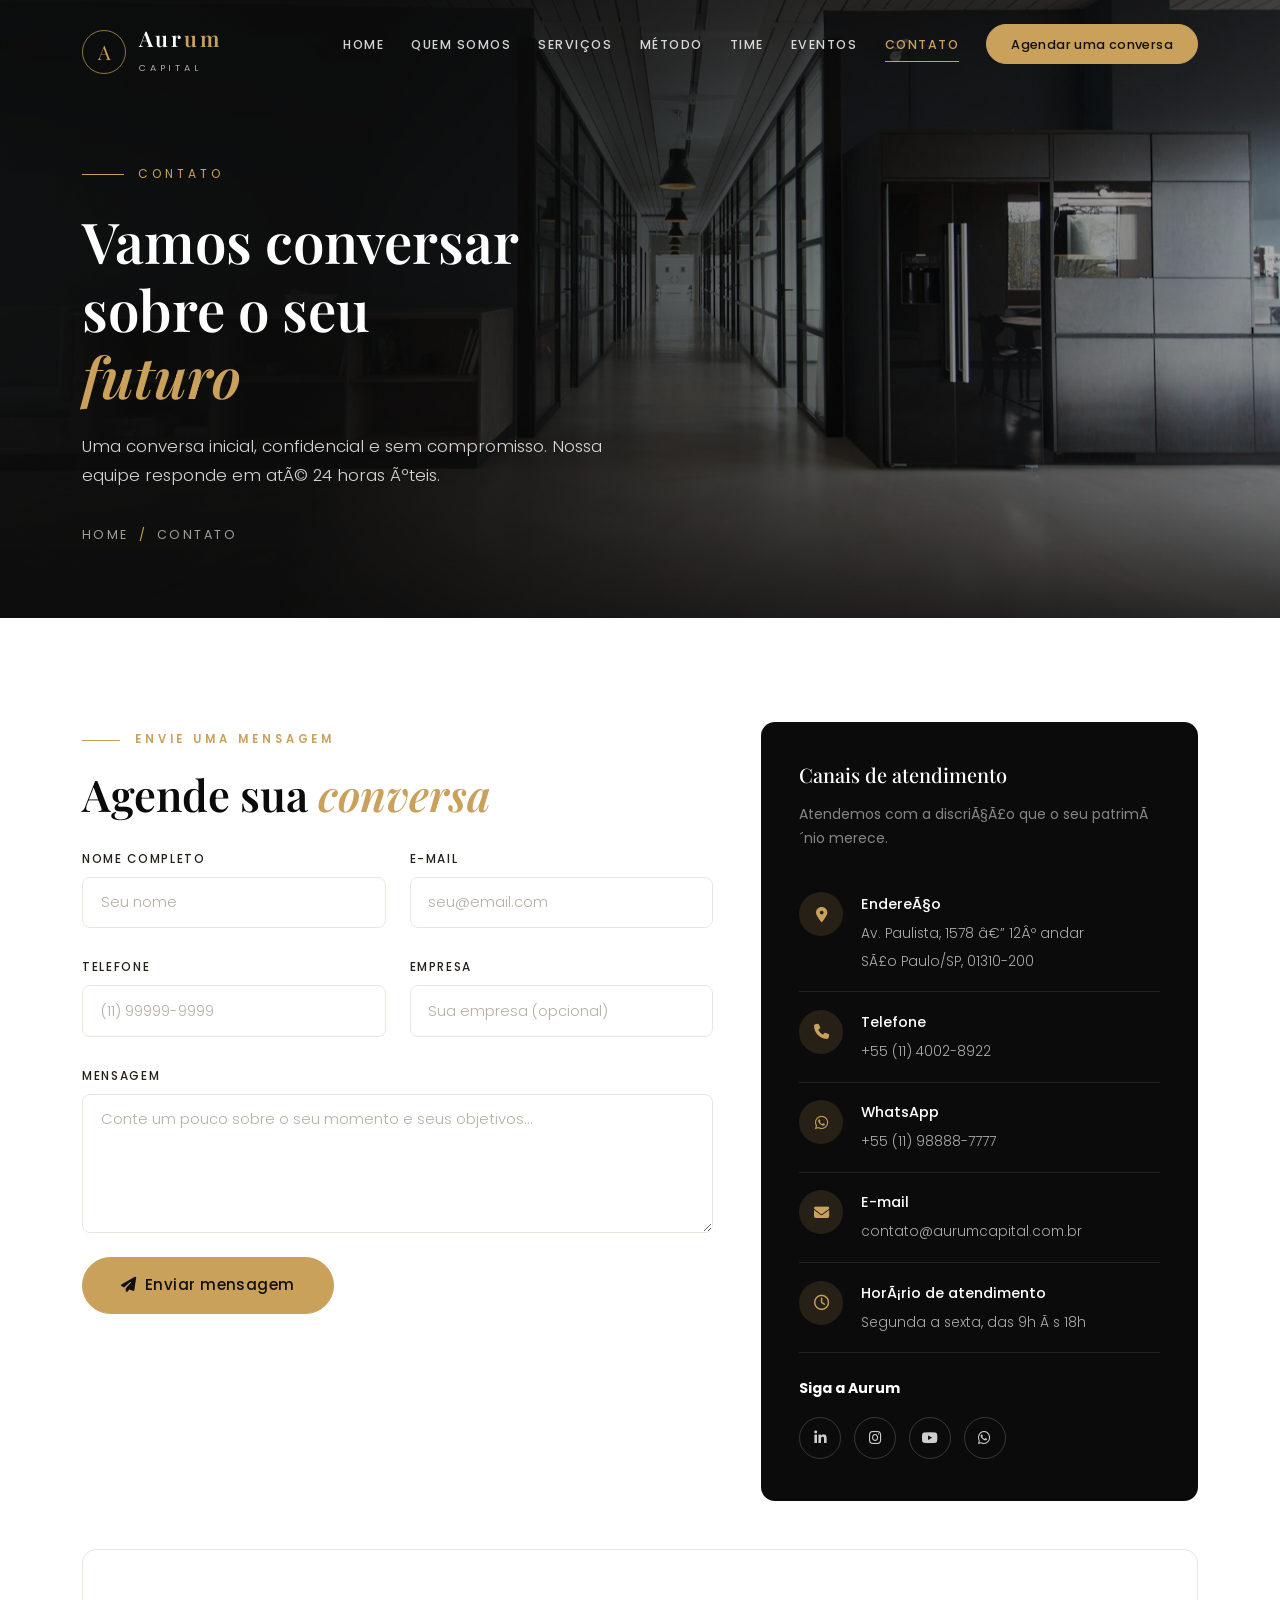
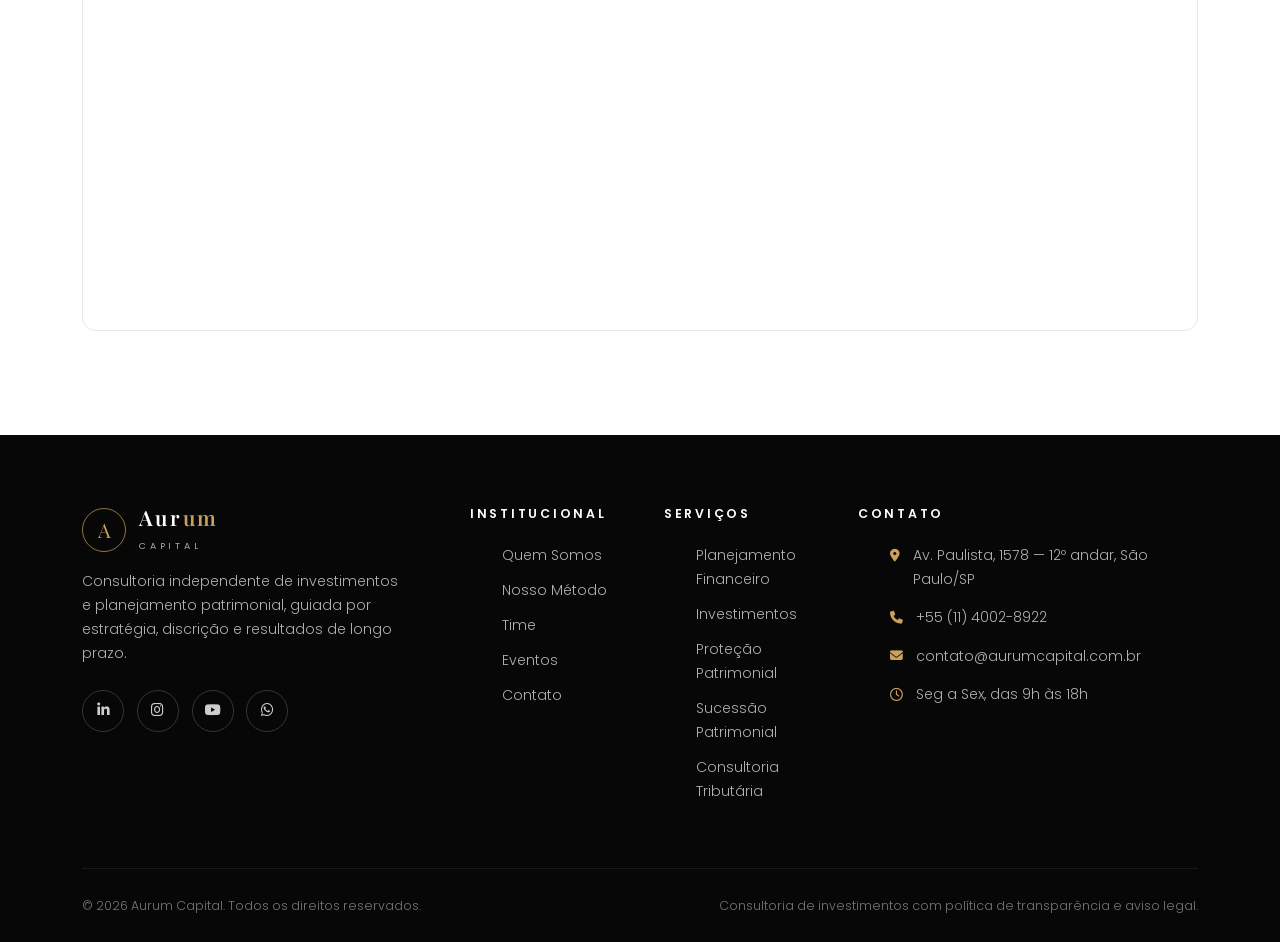
==== commit 6dc01c93: "Cache-buster nas paginas (forca recarregar CSS/JS novos)" ====
--- a/contato.html
+++ b/contato.html
@@ -1,8 +1,8 @@
-<!DOCTYPE html>
+﻿<!DOCTYPE html>
 <html lang="pt-BR">
 <head>
   <!-- ==================================================================
-       AURUM CAPITAL — Contato
+       AURUM CAPITAL â€” Contato
        ================================================================== -->
   <meta charset="UTF-8">
   <meta name="viewport" content="width=device-width, initial-scale=1.0">
@@ -26,18 +26,18 @@
   <link href="https://unpkg.com/aos@2.3.1/dist/aos.css" rel="stylesheet">
 
   <!-- Estilos do projeto -->
-  <link href="css/style.css" rel="stylesheet">
+  <link href="css/style.css?v=2" rel="stylesheet">
 </head>
 
 <body data-page="contato">
 
-  <!-- CABEÇALHO — injetado via js/script.js -->
+  <!-- CABEÃ‡ALHO â€” injetado via js/script.js -->
   <header id="site-header" class="site-header"></header>
 
   <main>
 
     <!-- ============================================================
-         HERO (página interna)
+         HERO (pÃ¡gina interna)
          ============================================================ -->
     <section class="hero hero-sub">
       <div class="hero-bg" style="background-image: url('img/hero-contato.jpg');" role="img" aria-label="Lobby corporativo elegante"></div>
@@ -48,7 +48,7 @@
           Vamos conversar sobre o seu <span class="accent">futuro</span>
         </h1>
         <p class="hero-subtitle" data-aos="fade-up" data-aos-delay="200">
-          Uma conversa inicial, confidencial e sem compromisso. Nossa equipe responde em até 24 horas úteis.
+          Uma conversa inicial, confidencial e sem compromisso. Nossa equipe responde em atÃ© 24 horas Ãºteis.
         </p>
         <div class="hero-breadcrumb" data-aos="fade-up" data-aos-delay="300">
           <a href="index.html">Home</a><span class="sep">/</span><span>Contato</span>
@@ -57,21 +57,21 @@
     </section>
 
     <!-- ============================================================
-         FORMULÁRIO + INFORMAÇÕES DE CONTATO
+         FORMULÃRIO + INFORMAÃ‡Ã•ES DE CONTATO
          ============================================================ -->
     <section class="section">
       <div class="container">
         <div class="row g-5">
 
-          <!-- Formulário -->
+          <!-- FormulÃ¡rio -->
           <div class="col-lg-7" data-aos="fade-right">
             <span class="section-label">Envie uma mensagem</span>
             <h2 class="section-title mb-4">Agende sua <span class="accent">conversa</span></h2>
 
-            <!-- Mensagem de sucesso (aparece após o envio) -->
+            <!-- Mensagem de sucesso (aparece apÃ³s o envio) -->
             <div class="alert alert-success form-feedback rounded-4" id="form-feedback" role="alert">
               <i class="fa-solid fa-circle-check me-2"></i>
-              Mensagem enviada com sucesso! Nossa equipe entrará em contato em breve.
+              Mensagem enviada com sucesso! Nossa equipe entrarÃ¡ em contato em breve.
             </div>
 
             <form class="form-lux needs-validation" id="contact-form" novalidate>
@@ -84,7 +84,7 @@
                 <div class="col-md-6">
                   <label for="email" class="form-label">E-mail</label>
                   <input type="email" class="form-control" id="email" placeholder="seu@email.com" required>
-                  <div class="invalid-feedback">Informe um e-mail válido.</div>
+                  <div class="invalid-feedback">Informe um e-mail vÃ¡lido.</div>
                 </div>
                 <div class="col-md-6">
                   <label for="telefone" class="form-label">Telefone</label>
@@ -108,17 +108,17 @@
             </form>
           </div>
 
-          <!-- Informações de contato -->
+          <!-- InformaÃ§Ãµes de contato -->
           <div class="col-lg-5" data-aos="fade-left">
             <div class="contact-info-card">
               <h3 class="h5 mb-3" style="font-family: var(--font-display);">Canais de atendimento</h3>
-              <p class="small text-white-50 mb-4">Atendemos com a discrição que o seu patrimônio merece.</p>
+              <p class="small text-white-50 mb-4">Atendemos com a discriÃ§Ã£o que o seu patrimÃ´nio merece.</p>
 
               <div class="contact-item">
                 <i class="fa-solid fa-location-dot"></i>
                 <div>
-                  <strong>Endereço</strong>
-                  <span>Av. Paulista, 1578 — 12º andar<br>São Paulo/SP, 01310-200</span>
+                  <strong>EndereÃ§o</strong>
+                  <span>Av. Paulista, 1578 â€” 12Âº andar<br>SÃ£o Paulo/SP, 01310-200</span>
                 </div>
               </div>
               <div class="contact-item">
@@ -145,8 +145,8 @@
               <div class="contact-item">
                 <i class="fa-regular fa-clock"></i>
                 <div>
-                  <strong>Horário de atendimento</strong>
-                  <span>Segunda a sexta, das 9h às 18h</span>
+                  <strong>HorÃ¡rio de atendimento</strong>
+                  <span>Segunda a sexta, das 9h Ã s 18h</span>
                 </div>
               </div>
 
@@ -170,7 +170,7 @@
             src="https://www.google.com/maps?q=Av.%20Paulista%2C%201578%2C%20S%C3%A3o%20Paulo&output=embed"
             loading="lazy"
             referrerpolicy="no-referrer-when-downgrade"
-            title="Localização da Aurum Capital — Av. Paulista, 1578, São Paulo"
+            title="LocalizaÃ§Ã£o da Aurum Capital â€” Av. Paulista, 1578, SÃ£o Paulo"
             allowfullscreen>
           </iframe>
         </div>
@@ -179,10 +179,10 @@
 
   </main>
 
-  <!-- RODAPÉ — injetado via js/script.js -->
+  <!-- RODAPÃ‰ â€” injetado via js/script.js -->
   <footer id="site-footer" class="site-footer"></footer>
 
-  <!-- Botão voltar ao topo -->
+  <!-- BotÃ£o voltar ao topo -->
   <button class="back-to-top" id="back-to-top" aria-label="Voltar ao topo">
     <i class="fa-solid fa-chevron-up"></i>
   </button>
@@ -190,6 +190,6 @@
   <!-- SCRIPTS -->
   <script src="https://cdn.jsdelivr.net/npm/bootstrap@5.3.3/dist/js/bootstrap.bundle.min.js"></script>
   <script src="https://unpkg.com/aos@2.3.1/dist/aos.js"></script>
-  <script src="js/script.js"></script>
+  <script src="js/script.js?v=2"></script>
 </body>
 </html>
--- a/css/style.css
+++ b/css/style.css
@@ -73,6 +73,7 @@
 html {
   scroll-behavior: smooth;
   scroll-padding-top: var(--header-h); /* compensa a navbar fixa */
+  overflow-x: hidden; /* trava o scroll horizontal (espaço branco no celular) */
 }
 
 body {
@@ -249,17 +250,17 @@
   position: fixed;
   top: 0; left: 0;
   width: 100%;
-  z-index: 1030;
+  z-index: 1051; /* acima do fundo escuro do menu (1049) para o drawer ficar clicável */
   padding: 1.5rem 0;
   transition: padding var(--transition), background var(--transition), box-shadow var(--transition);
 }
 
-/* Estado ao rolar — reduz e ganha blur */
+/* Estado ao rolar — reduz de tamanho e ganha fundo escuro.
+   O blur fica apenas no desktop: no mobile ele quebraria o
+   posicionamento fixo do drawer do menu. */
 .site-header.scrolled {
   padding: 0.7rem 0;
-  background: rgba(11, 11, 11, 0.9);
-  backdrop-filter: blur(14px);
-  -webkit-backdrop-filter: blur(14px);
+  background: rgba(11, 11, 11, 0.97);
   border-bottom: 1px solid rgba(201, 161, 91, 0.22);
   box-shadow: 0 10px 30px rgba(0, 0, 0, 0.18);
 }
@@ -359,12 +360,11 @@
 .nav-toggle.is-open span:nth-child(2) { opacity: 0; }
 .nav-toggle.is-open span:nth-child(3) { transform: translateY(-6.5px) rotate(-45deg); }
 
-/* Painel full-screen */
+/* Fundo escurecido atrás do menu (sem blur, leve e limpo) */
 .nav-backdrop {
   position: fixed;
   inset: 0;
-  background: rgba(11, 11, 11, 0.6);
-  backdrop-filter: blur(4px);
+  background: rgba(11, 11, 11, 0.55);
   opacity: 0;
   visibility: hidden;
   transition: var(--transition);
@@ -1185,6 +1185,13 @@
 @media (min-width: 1200px) {
   .nav-toggle { display: none; }
   .nav-backdrop { display: none; }
+
+  /* Frosted glass apenas no desktop — no mobile o blur quebraria o drawer */
+  .site-header.scrolled {
+    background: rgba(11, 11, 11, 0.85);
+    backdrop-filter: blur(14px);
+    -webkit-backdrop-filter: blur(14px);
+  }
 }
 
 /* < 1200px — notebook/tablet/celular */
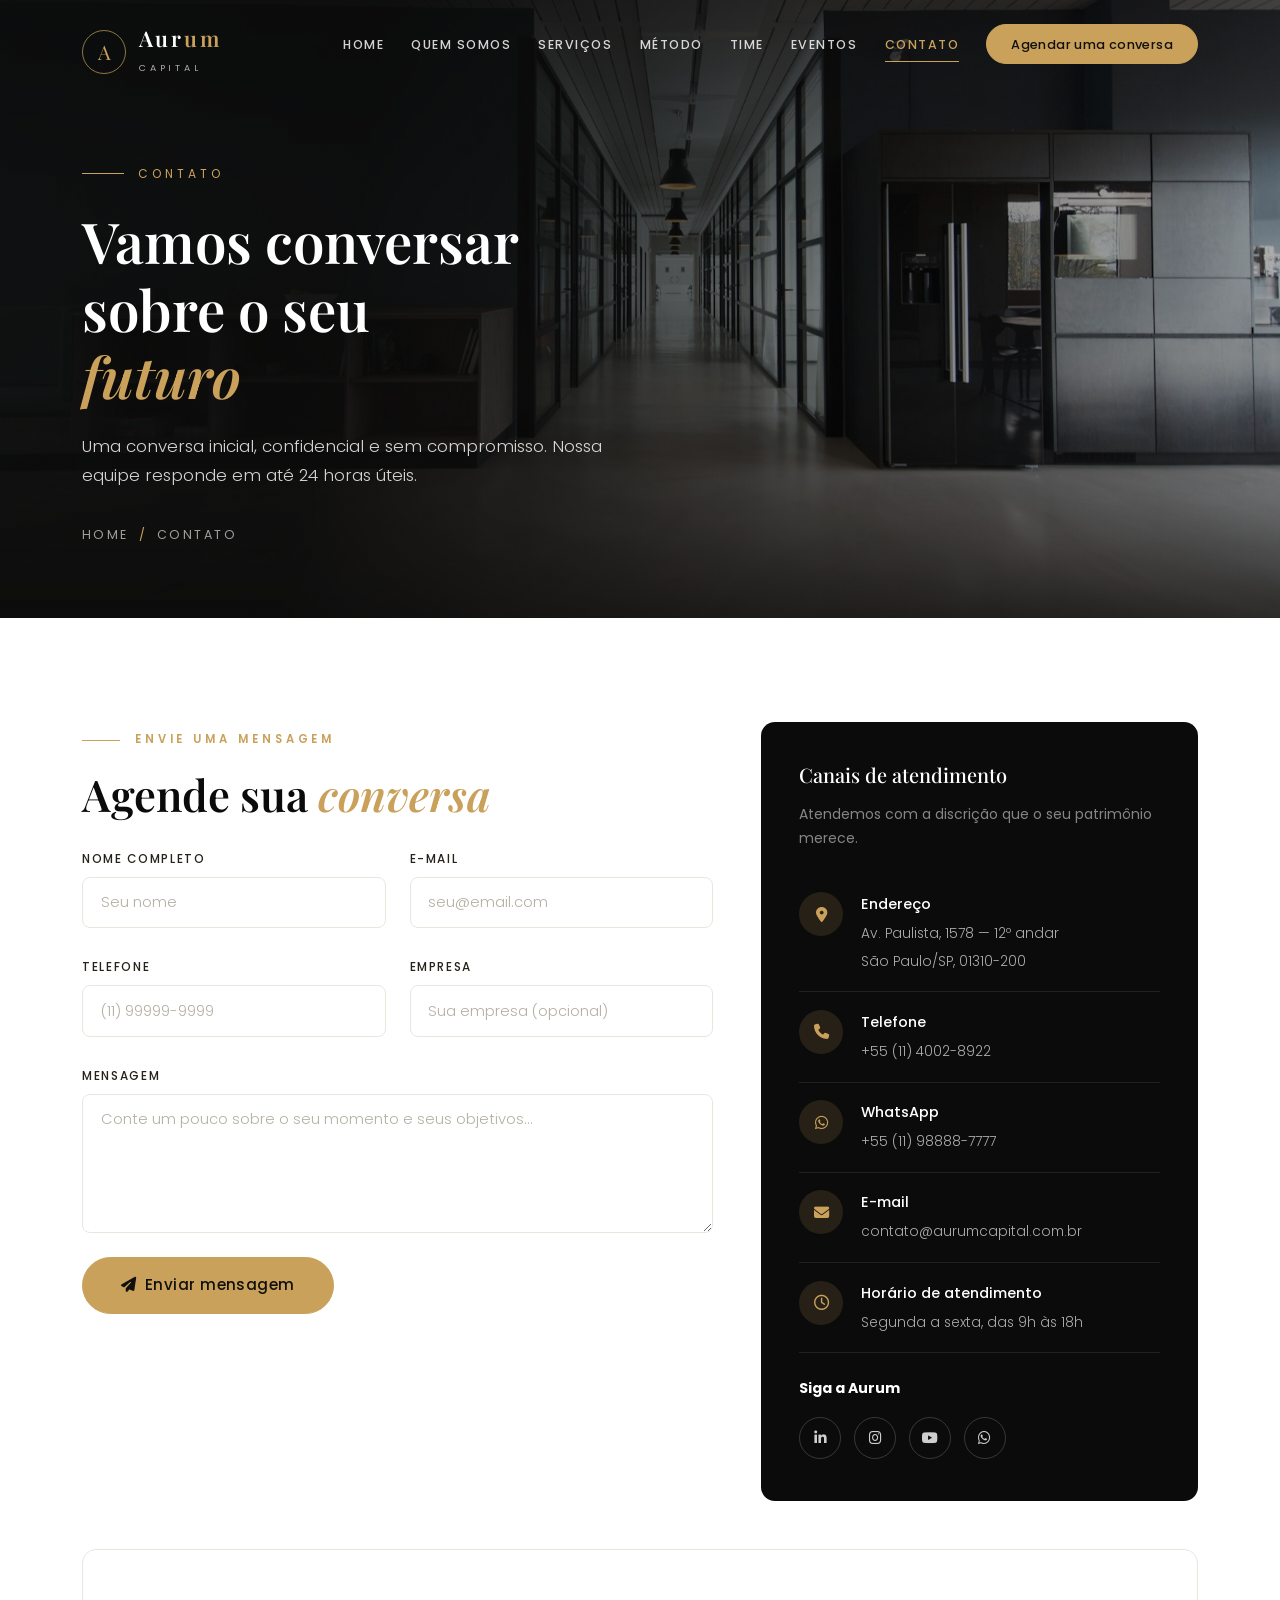
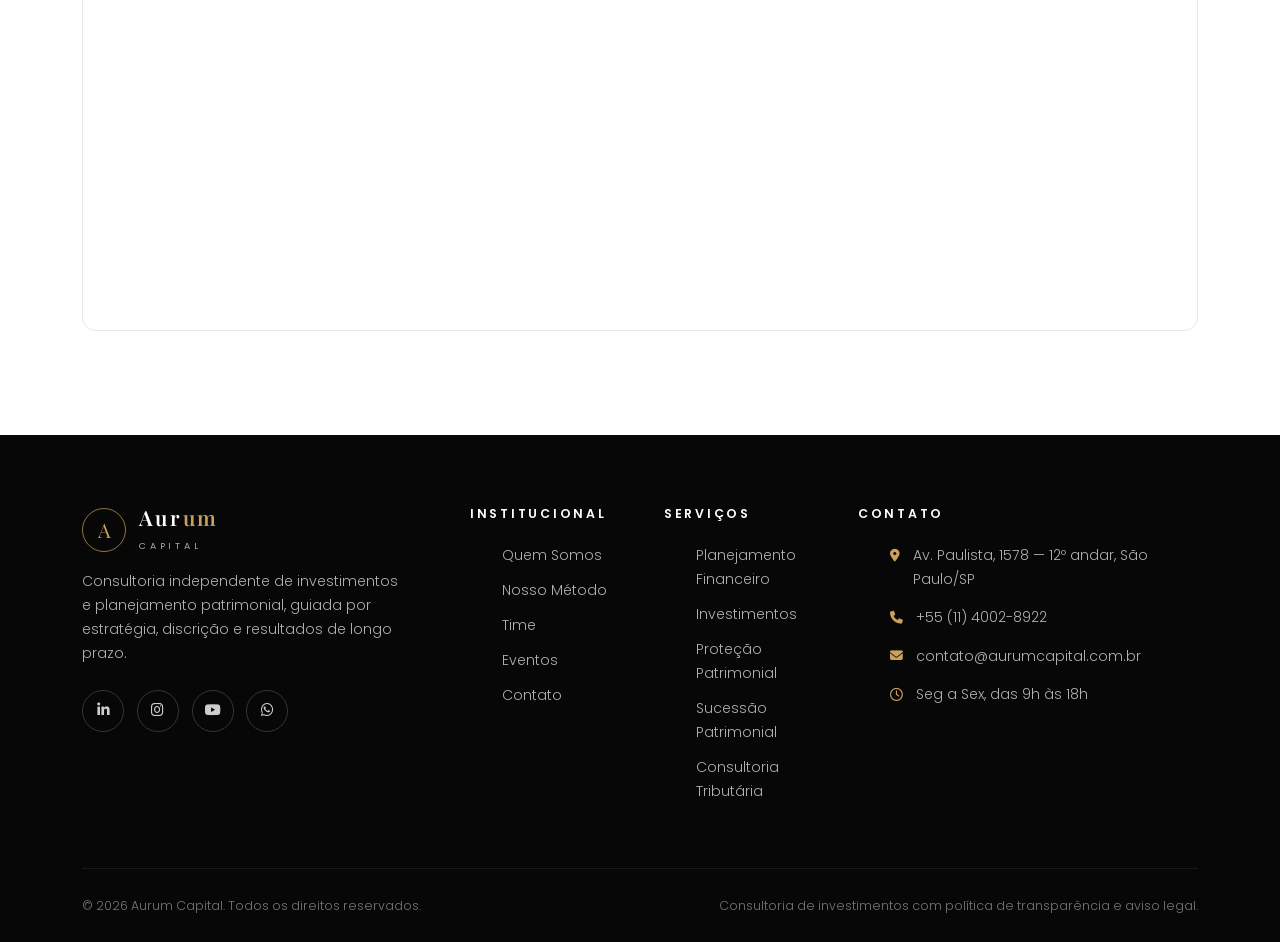
==== commit 7372dcc4: "Corrige codificacao UTF-8 dos acentos nas paginas (restaura e reaplica cache-buster)" ====
--- a/contato.html
+++ b/contato.html
@@ -1,8 +1,8 @@
-﻿<!DOCTYPE html>
+<!DOCTYPE html>
 <html lang="pt-BR">
 <head>
   <!-- ==================================================================
-       AURUM CAPITAL â€” Contato
+       AURUM CAPITAL — Contato
        ================================================================== -->
   <meta charset="UTF-8">
   <meta name="viewport" content="width=device-width, initial-scale=1.0">
@@ -31,13 +31,13 @@
 
 <body data-page="contato">
 
-  <!-- CABEÃ‡ALHO â€” injetado via js/script.js -->
+  <!-- CABEÇALHO — injetado via js/script.js -->
   <header id="site-header" class="site-header"></header>
 
   <main>
 
     <!-- ============================================================
-         HERO (pÃ¡gina interna)
+         HERO (página interna)
          ============================================================ -->
     <section class="hero hero-sub">
       <div class="hero-bg" style="background-image: url('img/hero-contato.jpg');" role="img" aria-label="Lobby corporativo elegante"></div>
@@ -48,7 +48,7 @@
           Vamos conversar sobre o seu <span class="accent">futuro</span>
         </h1>
         <p class="hero-subtitle" data-aos="fade-up" data-aos-delay="200">
-          Uma conversa inicial, confidencial e sem compromisso. Nossa equipe responde em atÃ© 24 horas Ãºteis.
+          Uma conversa inicial, confidencial e sem compromisso. Nossa equipe responde em até 24 horas úteis.
         </p>
         <div class="hero-breadcrumb" data-aos="fade-up" data-aos-delay="300">
           <a href="index.html">Home</a><span class="sep">/</span><span>Contato</span>
@@ -57,21 +57,21 @@
     </section>
 
     <!-- ============================================================
-         FORMULÃRIO + INFORMAÃ‡Ã•ES DE CONTATO
+         FORMULÁRIO + INFORMAÇÕES DE CONTATO
          ============================================================ -->
     <section class="section">
       <div class="container">
         <div class="row g-5">
 
-          <!-- FormulÃ¡rio -->
+          <!-- Formulário -->
           <div class="col-lg-7" data-aos="fade-right">
             <span class="section-label">Envie uma mensagem</span>
             <h2 class="section-title mb-4">Agende sua <span class="accent">conversa</span></h2>
 
-            <!-- Mensagem de sucesso (aparece apÃ³s o envio) -->
+            <!-- Mensagem de sucesso (aparece após o envio) -->
             <div class="alert alert-success form-feedback rounded-4" id="form-feedback" role="alert">
               <i class="fa-solid fa-circle-check me-2"></i>
-              Mensagem enviada com sucesso! Nossa equipe entrarÃ¡ em contato em breve.
+              Mensagem enviada com sucesso! Nossa equipe entrará em contato em breve.
             </div>
 
             <form class="form-lux needs-validation" id="contact-form" novalidate>
@@ -84,7 +84,7 @@
                 <div class="col-md-6">
                   <label for="email" class="form-label">E-mail</label>
                   <input type="email" class="form-control" id="email" placeholder="seu@email.com" required>
-                  <div class="invalid-feedback">Informe um e-mail vÃ¡lido.</div>
+                  <div class="invalid-feedback">Informe um e-mail válido.</div>
                 </div>
                 <div class="col-md-6">
                   <label for="telefone" class="form-label">Telefone</label>
@@ -108,17 +108,17 @@
             </form>
           </div>
 
-          <!-- InformaÃ§Ãµes de contato -->
+          <!-- Informações de contato -->
           <div class="col-lg-5" data-aos="fade-left">
             <div class="contact-info-card">
               <h3 class="h5 mb-3" style="font-family: var(--font-display);">Canais de atendimento</h3>
-              <p class="small text-white-50 mb-4">Atendemos com a discriÃ§Ã£o que o seu patrimÃ´nio merece.</p>
+              <p class="small text-white-50 mb-4">Atendemos com a discrição que o seu patrimônio merece.</p>
 
               <div class="contact-item">
                 <i class="fa-solid fa-location-dot"></i>
                 <div>
-                  <strong>EndereÃ§o</strong>
-                  <span>Av. Paulista, 1578 â€” 12Âº andar<br>SÃ£o Paulo/SP, 01310-200</span>
+                  <strong>Endereço</strong>
+                  <span>Av. Paulista, 1578 — 12º andar<br>São Paulo/SP, 01310-200</span>
                 </div>
               </div>
               <div class="contact-item">
@@ -145,8 +145,8 @@
               <div class="contact-item">
                 <i class="fa-regular fa-clock"></i>
                 <div>
-                  <strong>HorÃ¡rio de atendimento</strong>
-                  <span>Segunda a sexta, das 9h Ã s 18h</span>
+                  <strong>Horário de atendimento</strong>
+                  <span>Segunda a sexta, das 9h às 18h</span>
                 </div>
               </div>
 
@@ -170,7 +170,7 @@
             src="https://www.google.com/maps?q=Av.%20Paulista%2C%201578%2C%20S%C3%A3o%20Paulo&output=embed"
             loading="lazy"
             referrerpolicy="no-referrer-when-downgrade"
-            title="LocalizaÃ§Ã£o da Aurum Capital â€” Av. Paulista, 1578, SÃ£o Paulo"
+            title="Localização da Aurum Capital — Av. Paulista, 1578, São Paulo"
             allowfullscreen>
           </iframe>
         </div>
@@ -179,10 +179,10 @@
 
   </main>
 
-  <!-- RODAPÃ‰ â€” injetado via js/script.js -->
+  <!-- RODAPÉ — injetado via js/script.js -->
   <footer id="site-footer" class="site-footer"></footer>
 
-  <!-- BotÃ£o voltar ao topo -->
+  <!-- Botão voltar ao topo -->
   <button class="back-to-top" id="back-to-top" aria-label="Voltar ao topo">
     <i class="fa-solid fa-chevron-up"></i>
   </button>
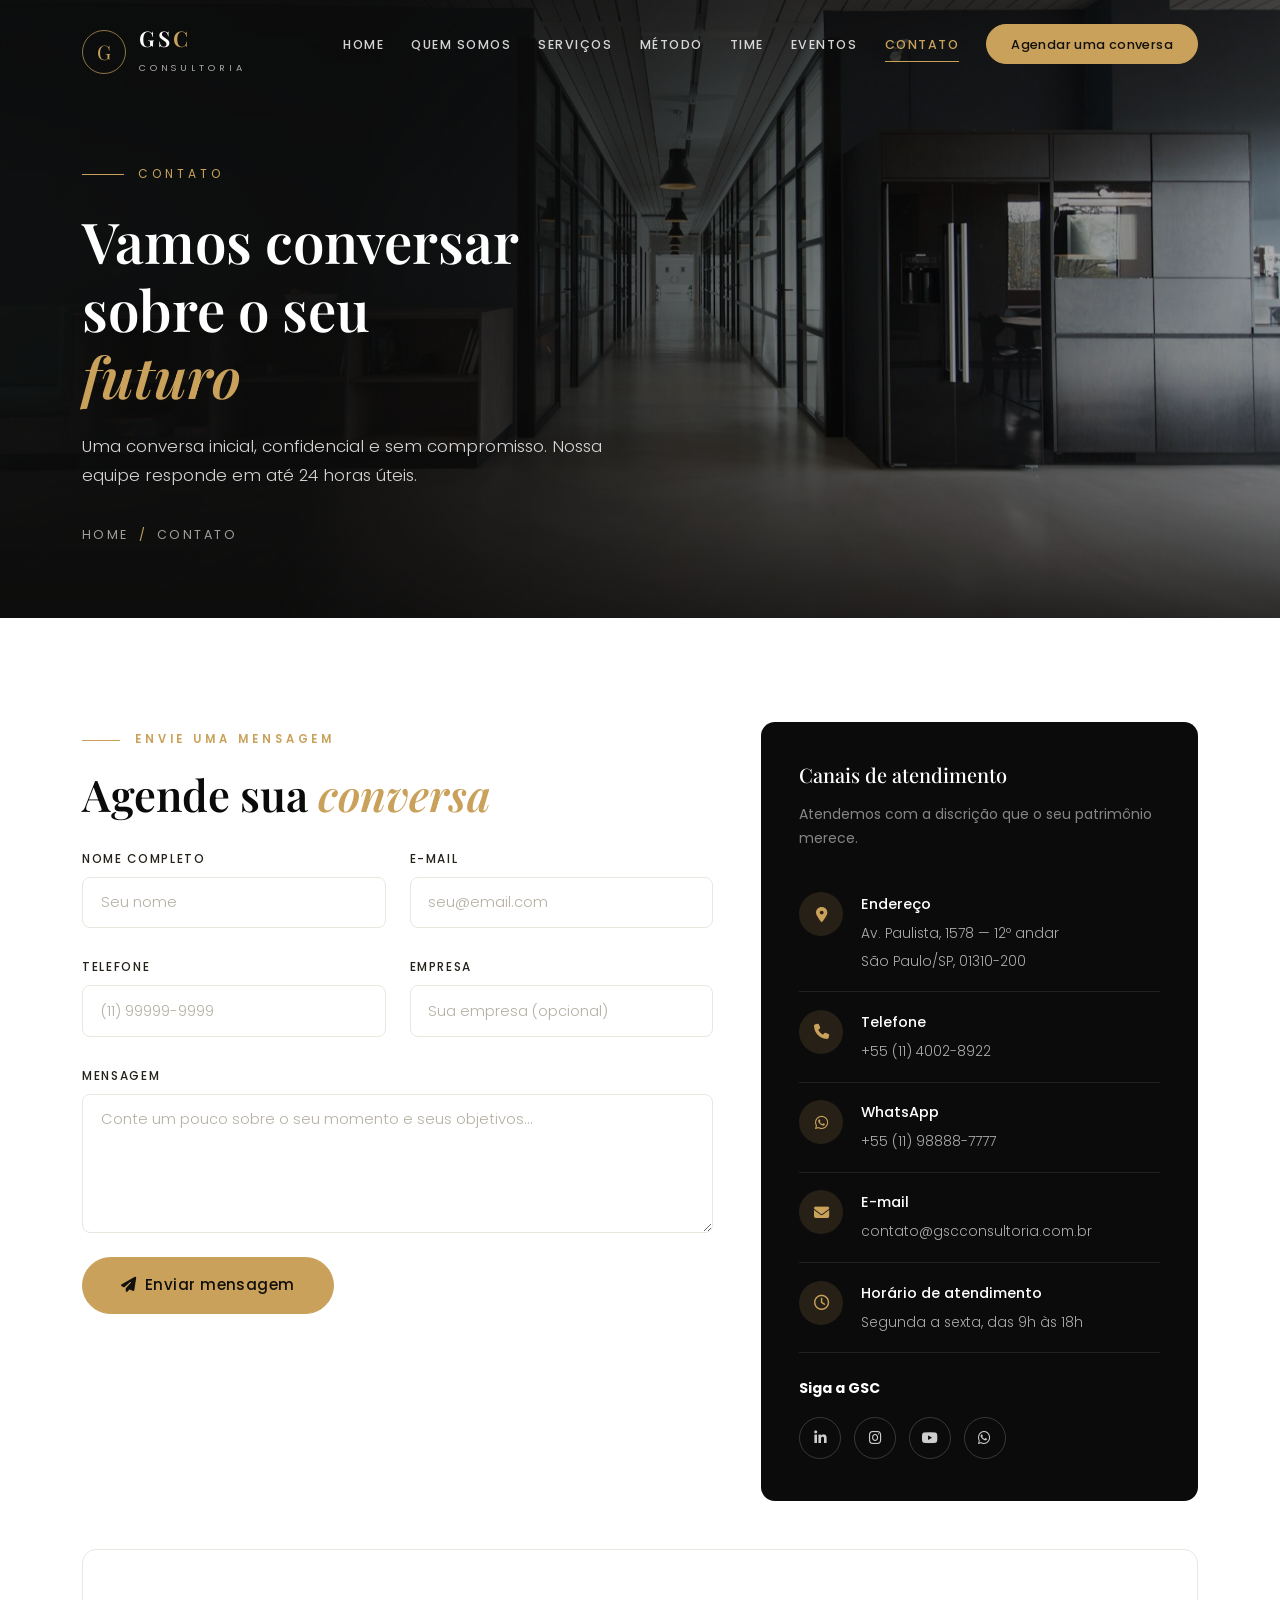
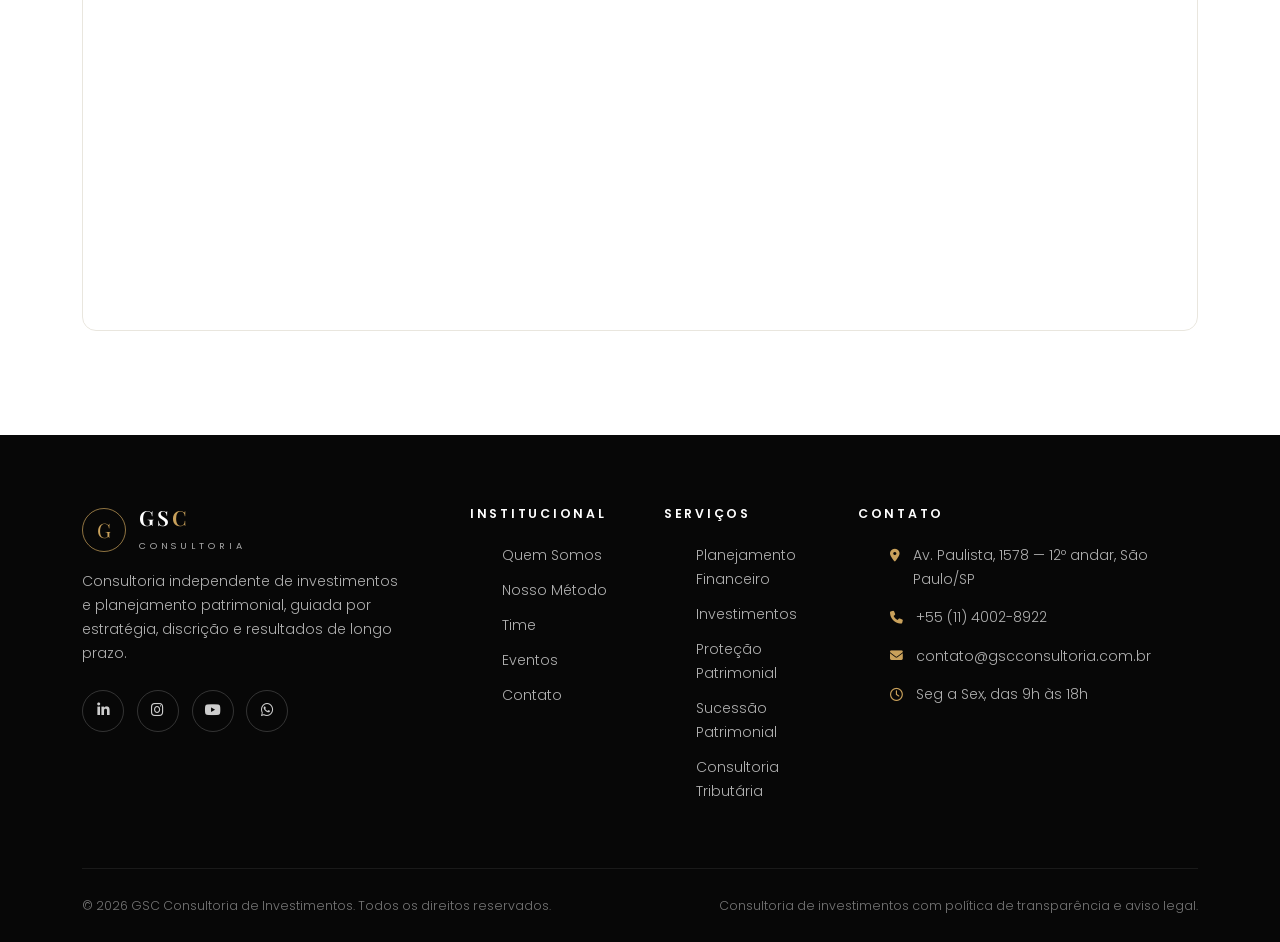
==== commit 14ad640b: "Rebrand para GSC Consultoria de Investimentos e remove depoimentos ficticios" ====
--- a/contato.html
+++ b/contato.html
@@ -2,14 +2,14 @@
 <html lang="pt-BR">
 <head>
   <!-- ==================================================================
-       AURUM CAPITAL — Contato
+       GSC CONSULTORIA — Contato
        ================================================================== -->
   <meta charset="UTF-8">
   <meta name="viewport" content="width=device-width, initial-scale=1.0">
-  <title>Contato | Aurum Capital</title>
+  <title>Contato | GSC Consultoria de Investimentos</title>
   <meta name="description" content="Agende uma conversa confidencial com nossos especialistas. Fale conosco por telefone, WhatsApp ou e-mail.">
 
-  <link rel="icon" href="data:image/svg+xml,%3Csvg xmlns='http://www.w3.org/2000/svg' viewBox='0 0 100 100'%3E%3Ccircle cx='50' cy='50' r='48' fill='%230B0B0B'/%3E%3Ctext x='50' y='68' font-size='52' font-family='Georgia,serif' fill='%23C9A15B' text-anchor='middle'%3EA%3C/text%3E%3C/svg%3E">
+  <link rel="icon" href="data:image/svg+xml,%3Csvg xmlns='http://www.w3.org/2000/svg' viewBox='0 0 100 100'%3E%3Ccircle cx='50' cy='50' r='48' fill='%230B0B0B'/%3E%3Ctext x='50' y='68' font-size='52' font-family='Georgia,serif' fill='%23C9A15B' text-anchor='middle'%3EG%3C/text%3E%3C/svg%3E">
 
   <!-- Google Fonts -->
   <link rel="preconnect" href="https://fonts.googleapis.com">
@@ -139,7 +139,7 @@
                 <i class="fa-solid fa-envelope"></i>
                 <div>
                   <strong>E-mail</strong>
-                  <span>contato@aurumcapital.com.br</span>
+                  <span>contato@gscconsultoria.com.br</span>
                 </div>
               </div>
               <div class="contact-item">
@@ -152,7 +152,7 @@
 
               <!-- Redes sociais -->
               <div class="mt-4">
-                <strong class="small d-block mb-3">Siga a Aurum</strong>
+                <strong class="small d-block mb-3">Siga a GSC</strong>
                 <div class="social-row">
                   <a href="#" class="social-icon" aria-label="LinkedIn"><i class="fa-brands fa-linkedin-in"></i></a>
                   <a href="#" class="social-icon" aria-label="Instagram"><i class="fa-brands fa-instagram"></i></a>
@@ -170,7 +170,7 @@
             src="https://www.google.com/maps?q=Av.%20Paulista%2C%201578%2C%20S%C3%A3o%20Paulo&output=embed"
             loading="lazy"
             referrerpolicy="no-referrer-when-downgrade"
-            title="Localização da Aurum Capital — Av. Paulista, 1578, São Paulo"
+            title="Localização da GSC Consultoria de Investimentos — Av. Paulista, 1578, São Paulo"
             allowfullscreen>
           </iframe>
         </div>
--- a/css/style.css
+++ b/css/style.css
@@ -1,5 +1,5 @@
 /* ==========================================================================
-   AURUM CAPITAL — Folha de Estilos Principal
+   GSC CONSULTORIA — Folha de Estilos Principal
    --------------------------------------------------------------------------
    Índice:
    01. Variáveis / Design Tokens
@@ -775,6 +775,16 @@
   border: 2px solid var(--c-gold);
   margin-bottom: 0.5rem;
 }
+.testimonial-avatar.initials {
+  display: flex;
+  align-items: center;
+  justify-content: center;
+  font-family: var(--font-display);
+  font-weight: 600;
+  font-size: 1.1rem;
+  color: var(--c-dark);
+  background: var(--c-gold);
+}
 .testimonial-name { font-size: 1rem; margin-bottom: 0; }
 .testimonial-role {
   font-size: 0.75rem;
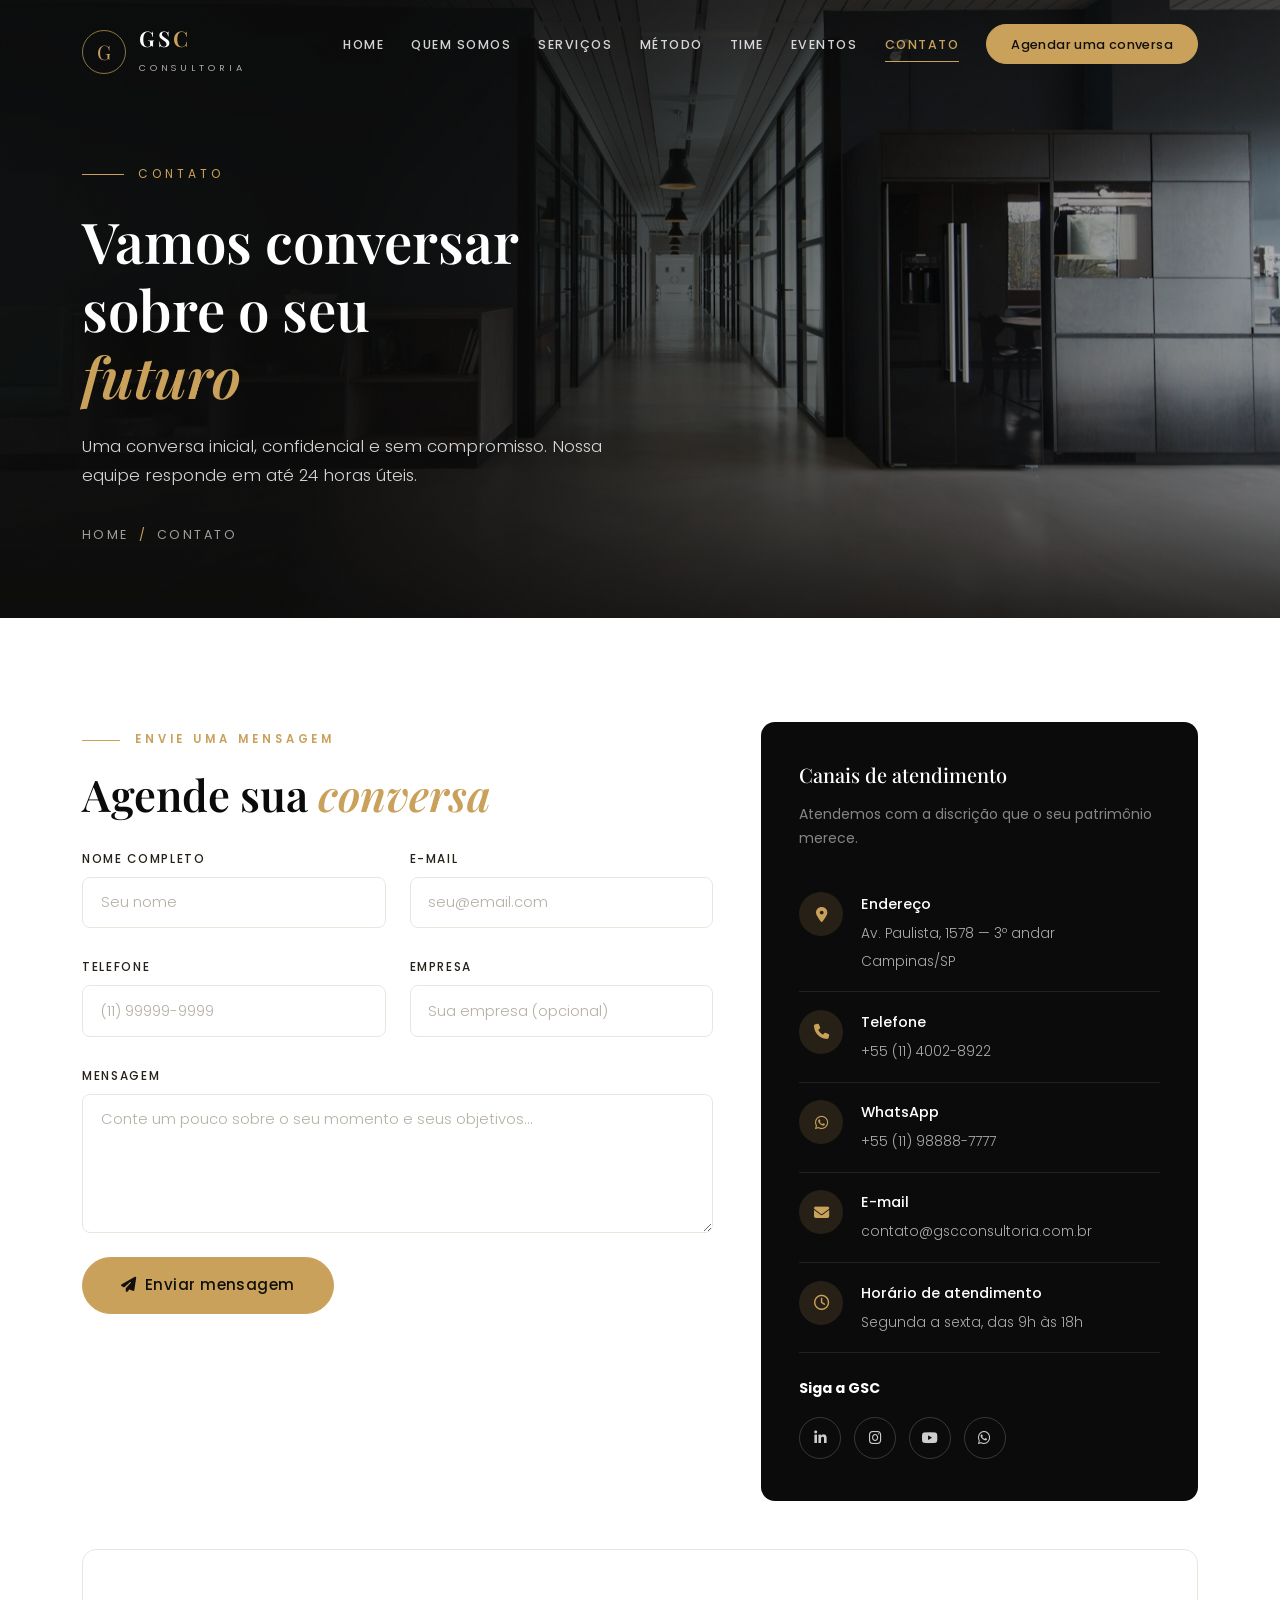
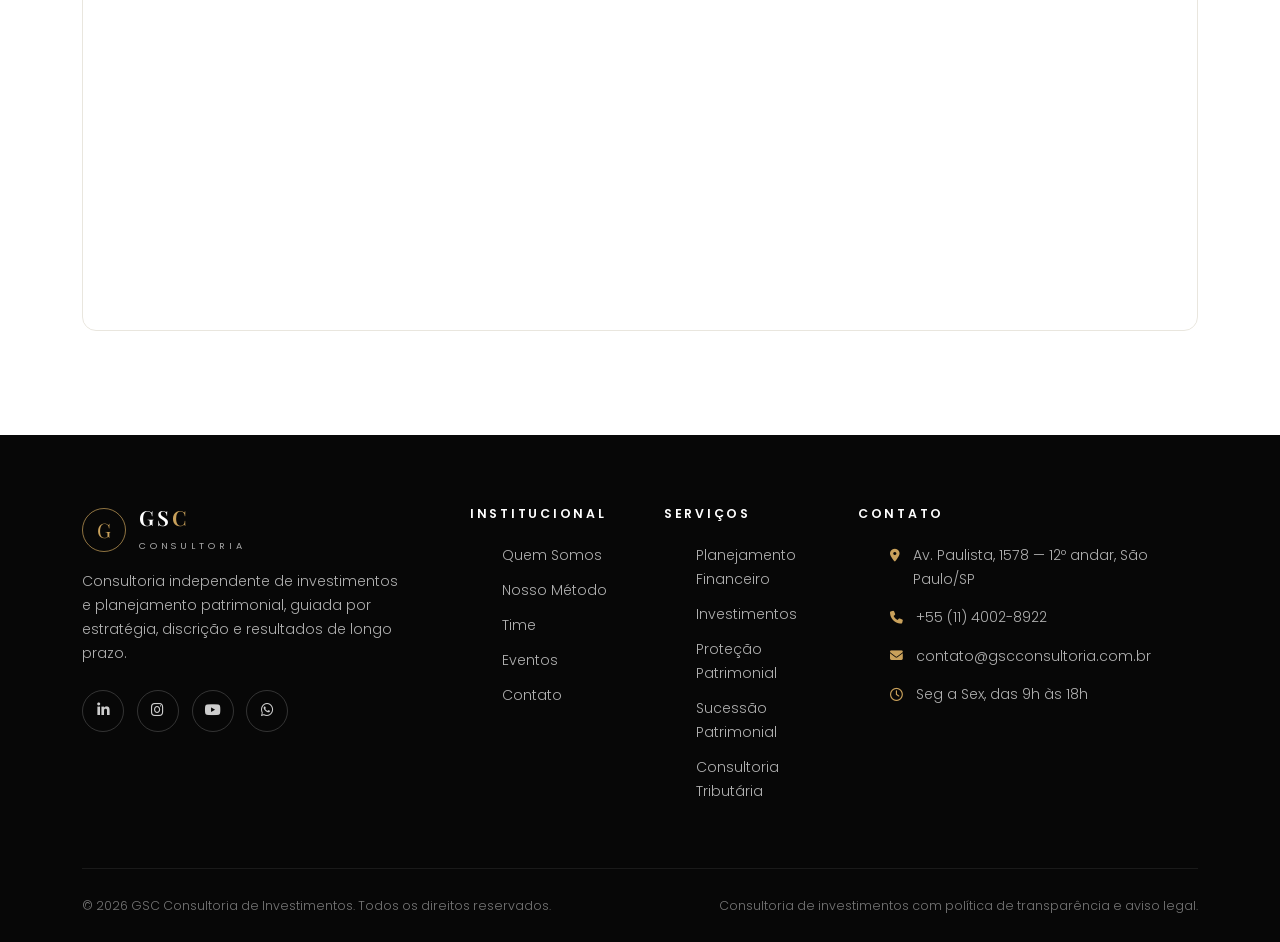
==== commit 2f02bbd6: "Atualiza endereco de contato (Campinas/SP)" ====
--- a/contato.html
+++ b/contato.html
@@ -118,7 +118,7 @@
                 <i class="fa-solid fa-location-dot"></i>
                 <div>
                   <strong>Endereço</strong>
-                  <span>Av. Paulista, 1578 — 12º andar<br>São Paulo/SP, 01310-200</span>
+                  <span>Av. Paulista, 1578 — 3º andar<br>Campinas/SP</span>
                 </div>
               </div>
               <div class="contact-item">
